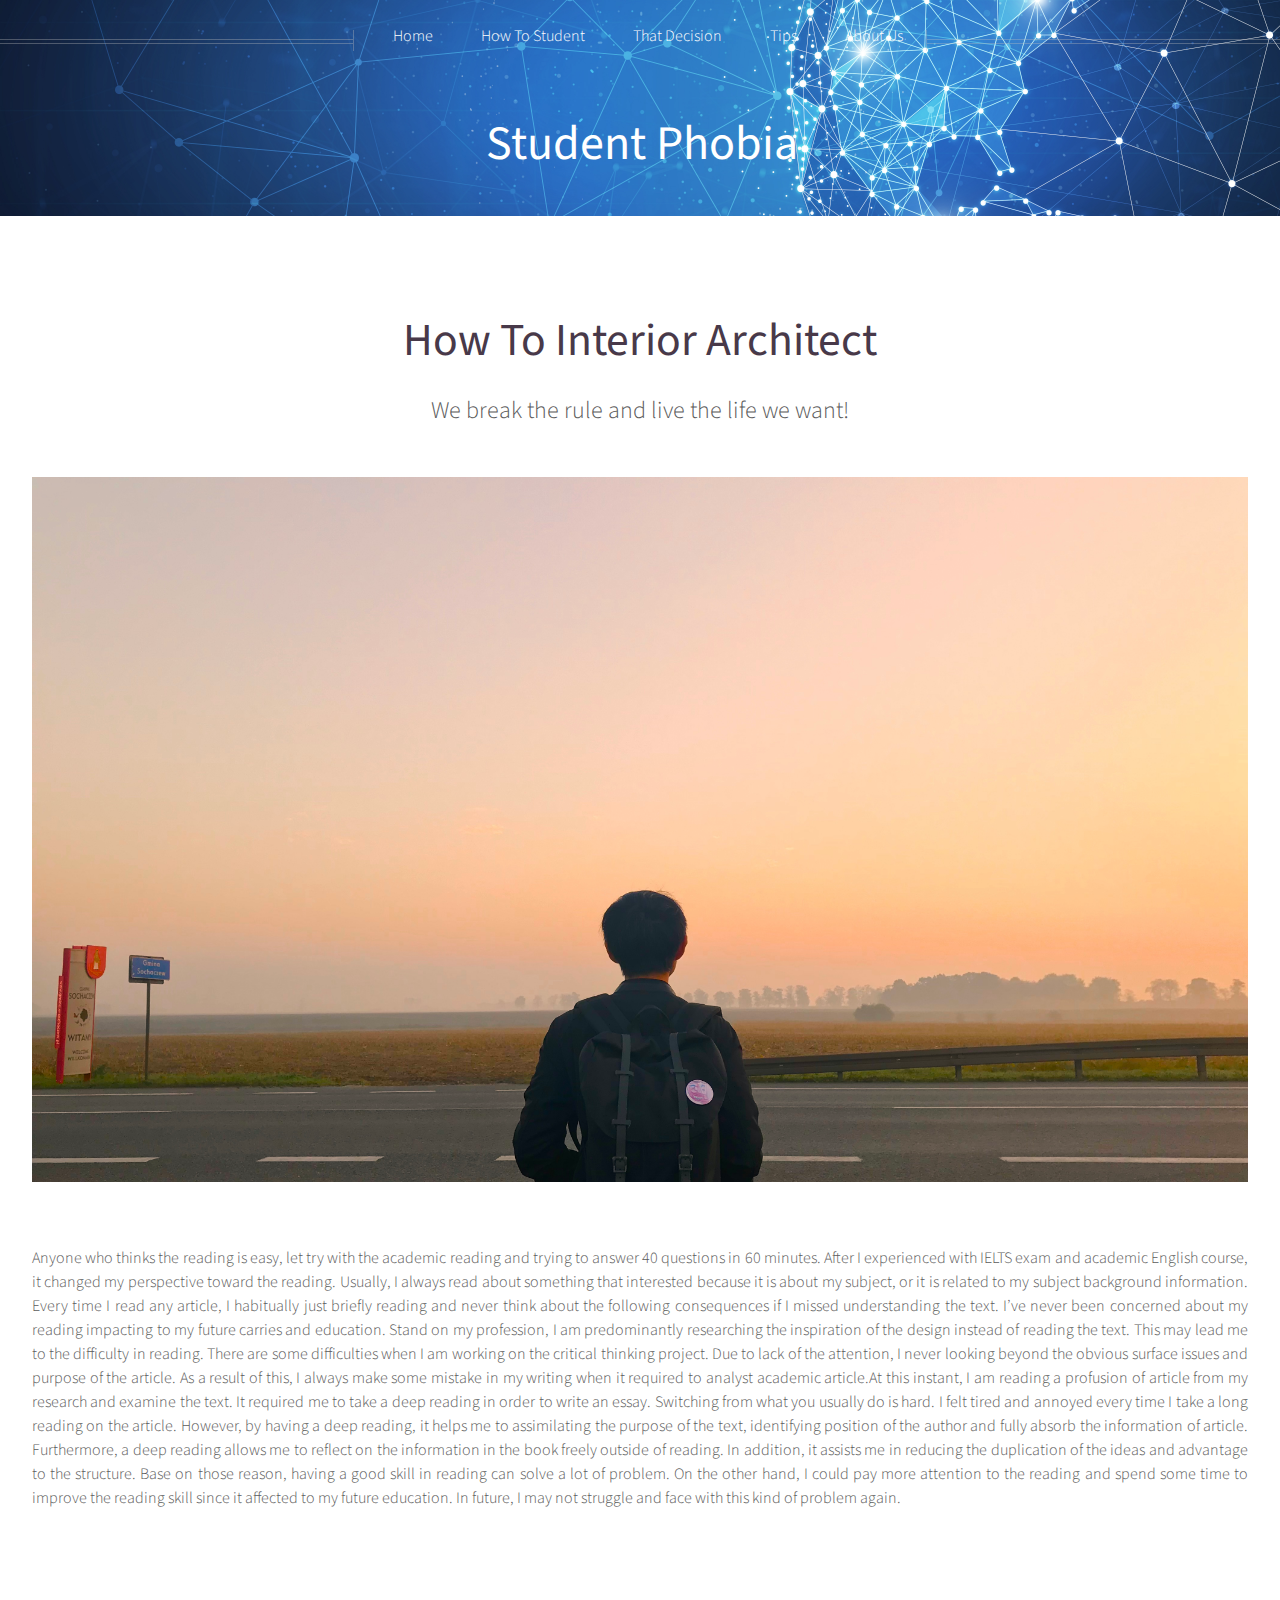
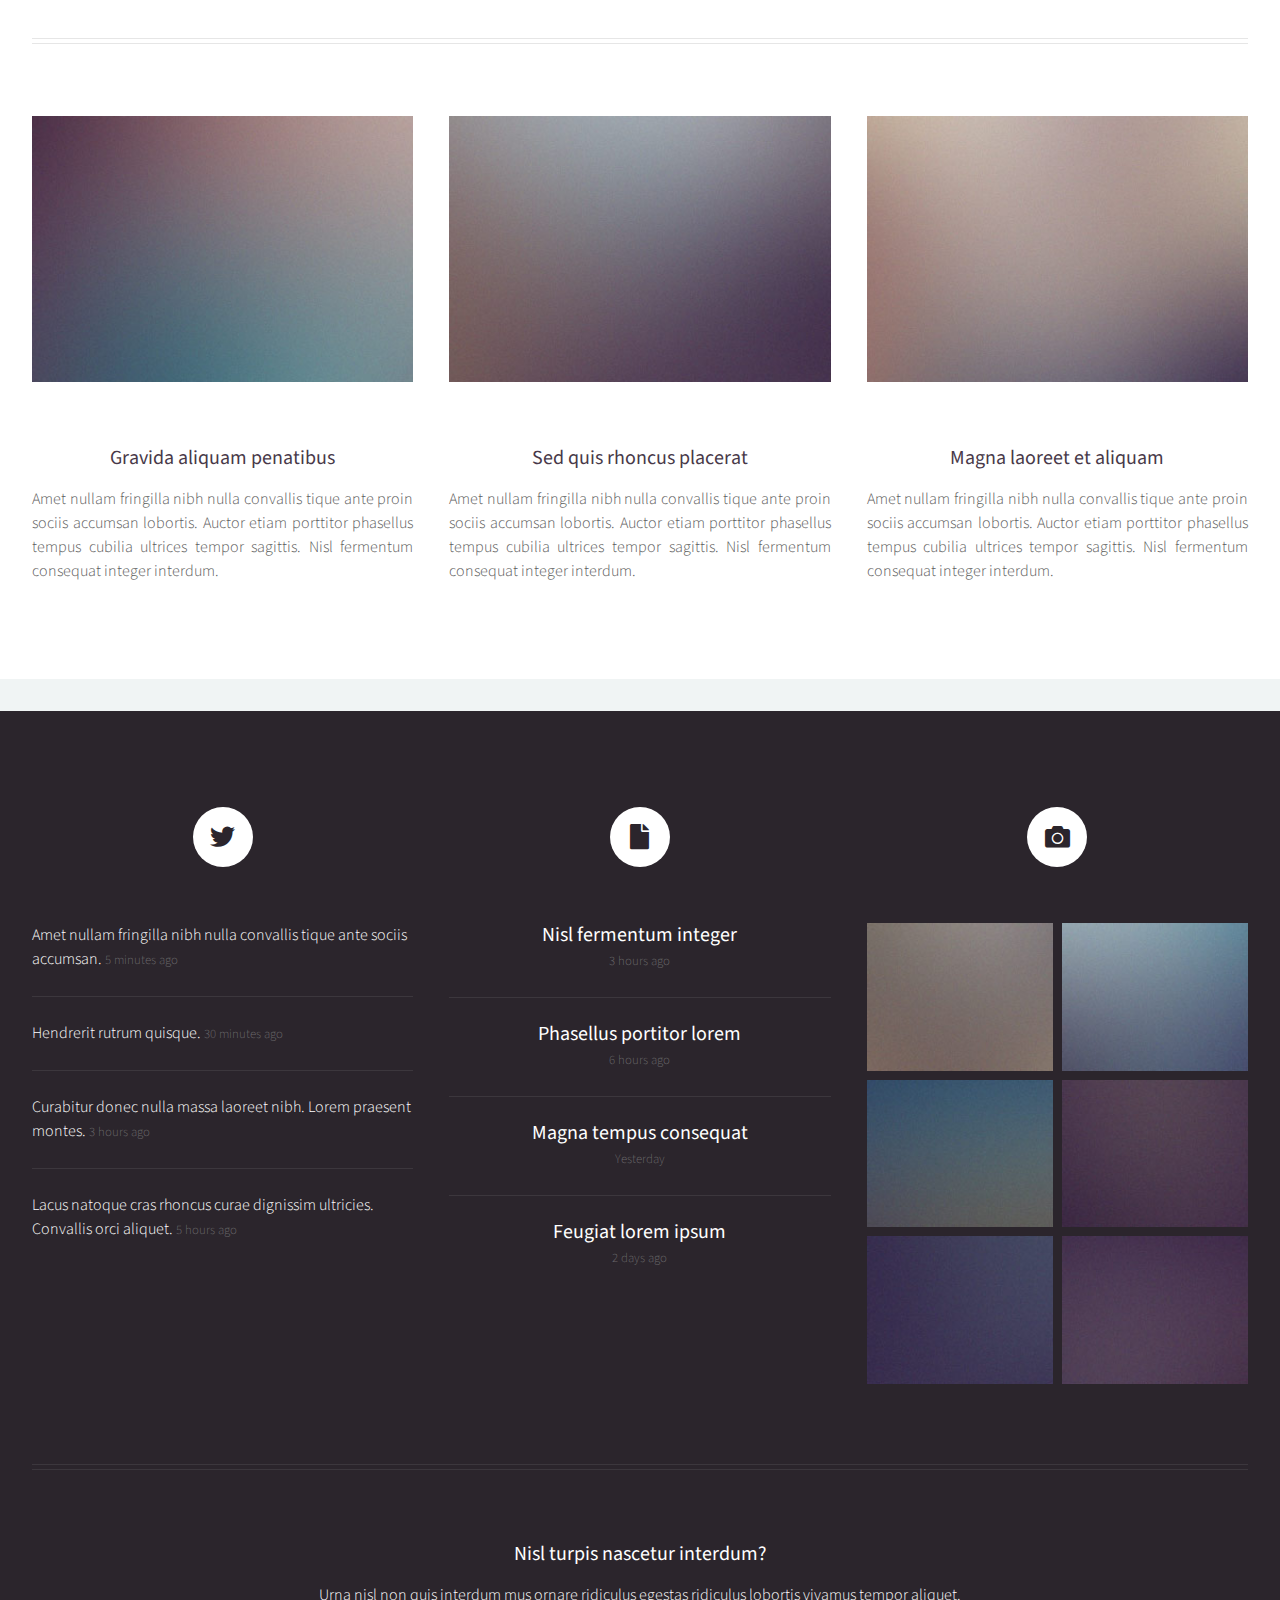
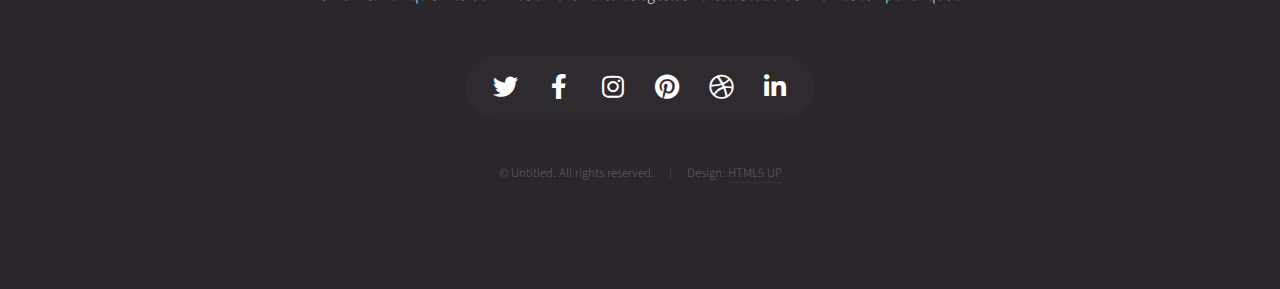
==== Article1.html @ 82d7e861 "Update Article1.html" ====
<!DOCTYPE HTML>
<!--
	Helios by HTML5 UP
	html5up.net | @ajlkn
	Free for personal and commercial use under the CCA 3.0 license (html5up.net/license)
-->
<html>
	<head>
		<title>Interior Architect - Student Phobia</title>
		<meta charset="utf-8" />
		<meta name="viewport" content="width=device-width, initial-scale=1, user-scalable=no" />
		<link rel="stylesheet" href="assets/css/main.css" />
		<noscript><link rel="stylesheet" href="assets/css/noscript.css" /></noscript>
	</head>
	<body class="no-sidebar is-preload">
		<div id="page-wrapper">

			<!-- Header -->
				<div id="header">

					<!-- Inner -->
						<div class="inner">
							<header>
								<h1><a href="index.html" id="logo">Student Phobia</a></h1>
							</header>
						</div>

					<!-- Nav -->
						<nav id="nav">
							<ul>
								<li><a href="index.html">Home</a></li>
								<li>
									<a href="#">How To Student</a>
									<ul>
										<li><a href="#">Science In IT</a></li>
										<li><a href="#">Nursing</a></li>
										<li><a href="#">Hospitality</a></li>
										<li>
											<a href="#">Design &hellip;</a>
											<ul>
												<li><a href="#">Architect</a></li>
												<li><a href="#">Lanscape Architect</a></li>
												<li><a href="#">Interior Design</a></li>
												<li><a href="#">Fashion Design</a></li>
											</ul>
										</li>
										<li><a href="#">Nursing</a></li>
									</ul>
								</li>
								<li><a href="left-sidebar.html">That Decision</a></li>
								<li><a href="right-sidebar.html">Tips</a></li>
								<li><a href="no-sidebar.html">About Us</a></li>
							</ul>
						</nav>

				</div>

			<!-- Main -->
				<div class="wrapper style1">

					<div class="container">
						<article id="main" class="special">
							<header>
								<h2><a href="#">How To Interior Architect</a></h2>
								<p>
									We break the rule and live the life we want!
								</p>
							</header>
							<a href="#" class="image featured"><img src="images/pic06.jpg" alt="" /></a>
							<p>
								Anyone who thinks the reading is easy, let try with the academic reading and 
                trying to answer 40 questions in 60 minutes. After I experienced with IELTS 
                exam and academic English course, it changed my perspective toward the reading. 
                Usually, I always read about something that interested because it is about my 
                subject, or it is related to my subject background information. Every time I 
                read any article, I habitually just briefly reading and never think about the 
                following consequences if I missed understanding the text. I’ve never been 
                concerned about my reading impacting to my future carries and education. 
                Stand on my profession, I am predominantly researching the inspiration of 
                the design instead of reading the text. This may lead me to the difficulty
                in reading. There are some difficulties when I am working on the critical 
                thinking project. Due to lack of the attention, I never looking beyond the 
                obvious surface issues and purpose of the article. As a result of this, I 
                always make some mistake in my writing when it required to analyst academic
                article.At this instant, I am reading a profusion of article from my research 
                and examine the text. It required me to take a deep reading in order to write
                an essay.  Switching from what you usually do is hard. I felt tired and annoyed 
                every time I take a long reading on the article. However, by having a deep reading,
                it helps me to assimilating the purpose of the text, identifying position of the 
                author and fully absorb the information of article. Furthermore, a deep reading 
                allows me to reflect on the information in the book freely outside of reading. 
                In addition, it assists me in reducing the duplication of the ideas and advantage
                to the structure. Base on those reason, having a good skill in reading can solve 
                a lot of problem. On the other hand, I could pay more attention to the reading and 
                spend some time to improve the reading skill since it affected to my future education.
                In future, I may not struggle and face with this kind of problem again.

							</p>
							<section>
								<header>
									
							
						</article>
						<hr />
						<div class="row">
							<article class="col-4 col-12-mobile special">
								<a href="#" class="image featured"><img src="images/pic07.jpg" alt="" /></a>
								<header>
									<h3><a href="#">Gravida aliquam penatibus</a></h3>
								</header>
								<p>
									Amet nullam fringilla nibh nulla convallis tique ante proin sociis accumsan lobortis. Auctor etiam
									porttitor phasellus tempus cubilia ultrices tempor sagittis. Nisl fermentum consequat integer interdum.
								</p>
							</article>
							<article class="col-4 col-12-mobile special">
								<a href="#" class="image featured"><img src="images/pic08.jpg" alt="" /></a>
								<header>
									<h3><a href="#">Sed quis rhoncus placerat</a></h3>
								</header>
								<p>
									Amet nullam fringilla nibh nulla convallis tique ante proin sociis accumsan lobortis. Auctor etiam
									porttitor phasellus tempus cubilia ultrices tempor sagittis. Nisl fermentum consequat integer interdum.
								</p>
							</article>
							<article class="col-4 col-12-mobile special">
								<a href="#" class="image featured"><img src="images/pic09.jpg" alt="" /></a>
								<header>
									<h3><a href="#">Magna laoreet et aliquam</a></h3>
								</header>
								<p>
									Amet nullam fringilla nibh nulla convallis tique ante proin sociis accumsan lobortis. Auctor etiam
									porttitor phasellus tempus cubilia ultrices tempor sagittis. Nisl fermentum consequat integer interdum.
								</p>
							</article>
						</div>
					</div>

				</div>

			<!-- Footer -->
				<div id="footer">
					<div class="container">
						<div class="row">

							<!-- Tweets -->
								<section class="col-4 col-12-mobile">
									<header>
										<h2 class="icon brands fa-twitter circled"><span class="label">Tweets</span></h2>
									</header>
									<ul class="divided">
										<li>
											<article class="tweet">
												Amet nullam fringilla nibh nulla convallis tique ante sociis accumsan.
												<span class="timestamp">5 minutes ago</span>
											</article>
										</li>
										<li>
											<article class="tweet">
												Hendrerit rutrum quisque.
												<span class="timestamp">30 minutes ago</span>
											</article>
										</li>
										<li>
											<article class="tweet">
												Curabitur donec nulla massa laoreet nibh. Lorem praesent montes.
												<span class="timestamp">3 hours ago</span>
											</article>
										</li>
										<li>
											<article class="tweet">
												Lacus natoque cras rhoncus curae dignissim ultricies. Convallis orci aliquet.
												<span class="timestamp">5 hours ago</span>
											</article>
										</li>
									</ul>
								</section>

							<!-- Posts -->
								<section class="col-4 col-12-mobile">
									<header>
										<h2 class="icon solid fa-file circled"><span class="label">Posts</span></h2>
									</header>
									<ul class="divided">
										<li>
											<article class="post stub">
												<header>
													<h3><a href="#">Nisl fermentum integer</a></h3>
												</header>
												<span class="timestamp">3 hours ago</span>
											</article>
										</li>
										<li>
											<article class="post stub">
												<header>
													<h3><a href="#">Phasellus portitor lorem</a></h3>
												</header>
												<span class="timestamp">6 hours ago</span>
											</article>
										</li>
										<li>
											<article class="post stub">
												<header>
													<h3><a href="#">Magna tempus consequat</a></h3>
												</header>
												<span class="timestamp">Yesterday</span>
											</article>
										</li>
										<li>
											<article class="post stub">
												<header>
													<h3><a href="#">Feugiat lorem ipsum</a></h3>
												</header>
												<span class="timestamp">2 days ago</span>
											</article>
										</li>
									</ul>
								</section>

							<!-- Photos -->
								<section class="col-4 col-12-mobile">
									<header>
										<h2 class="icon solid fa-camera circled"><span class="label">Photos</span></h2>
									</header>
									<div class="row gtr-25">
										<div class="col-6">
											<a href="#" class="image fit"><img src="images/pic10.jpg" alt="" /></a>
										</div>
										<div class="col-6">
											<a href="#" class="image fit"><img src="images/pic11.jpg" alt="" /></a>
										</div>
										<div class="col-6">
											<a href="#" class="image fit"><img src="images/pic12.jpg" alt="" /></a>
										</div>
										<div class="col-6">
											<a href="#" class="image fit"><img src="images/pic13.jpg" alt="" /></a>
										</div>
										<div class="col-6">
											<a href="#" class="image fit"><img src="images/pic14.jpg" alt="" /></a>
										</div>
										<div class="col-6">
											<a href="#" class="image fit"><img src="images/pic15.jpg" alt="" /></a>
										</div>
									</div>
								</section>

						</div>
						<hr />
						<div class="row">
							<div class="col-12">

								<!-- Contact -->
									<section class="contact">
										<header>
											<h3>Nisl turpis nascetur interdum?</h3>
										</header>
										<p>Urna nisl non quis interdum mus ornare ridiculus egestas ridiculus lobortis vivamus tempor aliquet.</p>
										<ul class="icons">
											<li><a href="#" class="icon brands fa-twitter"><span class="label">Twitter</span></a></li>
											<li><a href="#" class="icon brands fa-facebook-f"><span class="label">Facebook</span></a></li>
											<li><a href="#" class="icon brands fa-instagram"><span class="label">Instagram</span></a></li>
											<li><a href="#" class="icon brands fa-pinterest"><span class="label">Pinterest</span></a></li>
											<li><a href="#" class="icon brands fa-dribbble"><span class="label">Dribbble</span></a></li>
											<li><a href="#" class="icon brands fa-linkedin-in"><span class="label">Linkedin</span></a></li>
										</ul>
									</section>

								<!-- Copyright -->
									<div class="copyright">
										<ul class="menu">
											<li>&copy; Untitled. All rights reserved.</li><li>Design: <a href="http://html5up.net">HTML5 UP</a></li>
										</ul>
									</div>

							</div>

						</div>
					</div>
				</div>

		</div>

		<!-- Scripts -->
			<script src="assets/js/jquery.min.js"></script>
			<script src="assets/js/jquery.dropotron.min.js"></script>
			<script src="assets/js/jquery.scrolly.min.js"></script>
			<script src="assets/js/jquery.scrollex.min.js"></script>
			<script src="assets/js/browser.min.js"></script>
			<script src="assets/js/breakpoints.min.js"></script>
			<script src="assets/js/util.js"></script>
			<script src="assets/js/main.js"></script>

	</body>
</html>
---- assets/css/main.css ----
@import url("https://fonts.googleapis.com/css?family=Source+Sans+Pro:300,300italic,400,400italic,600");
@import url("fontawesome-all.min.css");

/*
	Helios by HTML5 UP
	html5up.net | @ajlkn
	Free for personal and commercial use under the CCA 3.0 license (html5up.net/license)
*/

html, body, div, span, applet, object,
iframe, h1, h2, h3, h4, h5, h6, p, blockquote,
pre, a, abbr, acronym, address, big, cite,
code, del, dfn, em, img, ins, kbd, q, s, samp,
small, strike, strong, sub, sup, tt, var, b,
u, i, center, dl, dt, dd, ol, ul, li, fieldset,
form, label, legend, table, caption, tbody,
tfoot, thead, tr, th, td, article, aside,
canvas, details, embed, figure, figcaption,
footer, header, hgroup, menu, nav, output, ruby,
section, summary, time, mark, audio, video {
	margin: 0;
	padding: 0;
	border: 0;
	font-size: 100%;
	font: inherit;
	vertical-align: baseline;}

article, aside, details, figcaption, figure,
footer, header, hgroup, menu, nav, section {
	display: block;}

body {
	line-height: 1;
}

ol, ul {
	list-style: none;
}

blockquote, q {
	quotes: none;
}

	blockquote:before, blockquote:after, q:before, q:after {
		content: '';
		content: none;
	}

table {
	border-collapse: collapse;
	border-spacing: 0;
}

body {
	-webkit-text-size-adjust: none;
}

mark {
	background-color: transparent;
	color: inherit;
}

input::-moz-focus-inner {
	border: 0;
	padding: 0;
}

input, select, textarea {
	-moz-appearance: none;
	-webkit-appearance: none;
	-ms-appearance: none;
	appearance: none;
}

/* Basic */

	html {
		box-sizing: border-box;
	}

	*, *:before, *:after {
		box-sizing: inherit;
	}

	body {
		background: #f0f4f4;
		color: #5b5b5b;
		font-size: 15pt;
		line-height: 1.85em;
		font-family: 'Source Sans Pro', sans-serif;
		font-weight: 300;
	}

		body.is-preload *, body.is-preload *:before, body.is-preload *:after {
			-moz-animation: none !important;
			-webkit-animation: none !important;
			-ms-animation: none !important;
			animation: none !important;
			-moz-transition: none !important;
			-webkit-transition: none !important;
			-ms-transition: none !important;
			transition: none !important;
		}

	input, textarea, select {
		font-size: 15pt;
		line-height: 1.85em;
		font-family: 'Source Sans Pro', sans-serif;
		font-weight: 300;
	}

	h1, h2, h3, h4, h5, h6 {
		font-weight: 400;
		color: #483949;
		line-height: 1.25em;
	}

	h1 a, h2 a, h3 a, h4 a, h5 a, h6 a {
		color: inherit;
		text-decoration: none;
		border-bottom-color: transparent;
	}

	h1 strong, h2 strong, h3 strong, h4 strong, h5 strong, h6 strong {
		font-weight: 600;
	}

	h2 {
		font-size: 2.85em;
	}

	h3 {
		font-size: 1.25em;
	}

	h4 {
		font-size: 1em;
		margin: 0 0 0.25em 0;
	}

	strong, b {
		font-weight: 400;
		color: #483949;
	}

	em, i {
		font-style: italic;
	}

	a {
		color: inherit;
		border-bottom: solid 1px rgba(128, 128, 128, 0.15);
		text-decoration: none;
		-moz-transition: background-color 0.35s ease-in-out, color 0.35s ease-in-out, border-bottom-color 0.35s ease-in-out;
		-webkit-transition: background-color 0.35s ease-in-out, color 0.35s ease-in-out, border-bottom-color 0.35s ease-in-out;
		-ms-transition: background-color 0.35s ease-in-out, color 0.35s ease-in-out, border-bottom-color 0.35s ease-in-out;
		transition: background-color 0.35s ease-in-out, color 0.35s ease-in-out, border-bottom-color 0.35s ease-in-out;
	}

		a:hover {
			color: #1C0920;
			border-bottom-color: transparent;
		}

	sub {
		position: relative;
		top: 0.5em;
		font-size: 0.8em;
	}

	sup {
		position: relative;
		top: -0.5em;
		font-size: 0.8em;
	}

	blockquote {
		border-left: solid 0.5em #ddd;
		padding: 1em 0 1em 2em;
		font-style: italic;
	}

	p, ul, ol, dl, table {
		margin-bottom: 1em;
	}

	p {
		text-align: justify;
	}

	br.clear {
		clear: both;
	}

	hr {
		position: relative;
		display: block;
		border: 0;
		top: 4.5em;
		margin-bottom: 9em;
		height: 6px;
		border-top: solid 1px rgba(128, 128, 128, 0.2);
		border-bottom: solid 1px rgba(128, 128, 128, 0.2);
	}

		hr:before, hr:after {
			content: '';
			position: absolute;
			top: -8px;
			display: block;
			width: 1px;
			height: 21px;
			background: rgba(128, 128, 128, 0.2);
		}

		hr:before {
			left: -1px;
		}

		hr:after {
			right: -1px;
		}

	.timestamp {
		color: rgba(128, 128, 128, 0.75);
		font-size: 0.8em;
	}

/* Container */

	.container {
		margin: 0 auto;
		max-width: 100%;
		width: 1400px;
	}

		@media screen and (max-width: 1680px) {

			.container {
				width: 1200px;
			}

		}

		@media screen and (max-width: 1280px) {

			.container {
				width: 100%;
			}

		}

		@media screen and (max-width: 960px) {

			.container {
				width: 100%;
			}

		}

		@media screen and (max-width: 840px) {

			.container {
				width: 100%;
			}

		}

		@media screen and (max-width: 736px) {

			.container {
				width: 100%;
			}

		}

/* Row */

	.row {
		display: flex;
		flex-wrap: wrap;
		box-sizing: border-box;
		align-items: stretch;
	}

		.row > * {
			box-sizing: border-box;
		}

		.row.gtr-uniform > * > :last-child {
			margin-bottom: 0;
		}

		.row.aln-left {
			justify-content: flex-start;
		}

		.row.aln-center {
			justify-content: center;
		}

		.row.aln-right {
			justify-content: flex-end;
		}

		.row.aln-top {
			align-items: flex-start;
		}

		.row.aln-middle {
			align-items: center;
		}

		.row.aln-bottom {
			align-items: flex-end;
		}

		.row > .imp {
			order: -1;
		}

		.row > .col-1 {
			width: 8.33333%;
		}

		.row > .off-1 {
			margin-left: 8.33333%;
		}

		.row > .col-2 {
			width: 16.66667%;
		}

		.row > .off-2 {
			margin-left: 16.66667%;
		}

		.row > .col-3 {
			width: 25%;
		}

		.row > .off-3 {
			margin-left: 25%;
		}

		.row > .col-4 {
			width: 33.33333%;
		}

		.row > .off-4 {
			margin-left: 33.33333%;
		}

		.row > .col-5 {
			width: 41.66667%;
		}

		.row > .off-5 {
			margin-left: 41.66667%;
		}

		.row > .col-6 {
			width: 50%;
		}

		.row > .off-6 {
			margin-left: 50%;
		}

		.row > .col-7 {
			width: 58.33333%;
		}

		.row > .off-7 {
			margin-left: 58.33333%;
		}

		.row > .col-8 {
			width: 66.66667%;
		}

		.row > .off-8 {
			margin-left: 66.66667%;
		}

		.row > .col-9 {
			width: 75%;
		}

		.row > .off-9 {
			margin-left: 75%;
		}

		.row > .col-10 {
			width: 83.33333%;
		}

		.row > .off-10 {
			margin-left: 83.33333%;
		}

		.row > .col-11 {
			width: 91.66667%;
		}

		.row > .off-11 {
			margin-left: 91.66667%;
		}

		.row > .col-12 {
			width: 100%;
		}

		.row > .off-12 {
			margin-left: 100%;
		}

		.row.gtr-0 {
			margin-top: 0px;
			margin-left: 0px;
		}

			.row.gtr-0 > * {
				padding: 0px 0 0 0px;
			}

			.row.gtr-0.gtr-uniform {
				margin-top: 0px;
			}

				.row.gtr-0.gtr-uniform > * {
					padding-top: 0px;
				}

		.row.gtr-25 {
			margin-top: -10px;
			margin-left: -10px;
		}

			.row.gtr-25 > * {
				padding: 10px 0 0 10px;
			}

			.row.gtr-25.gtr-uniform {
				margin-top: -10px;
			}

				.row.gtr-25.gtr-uniform > * {
					padding-top: 10px;
				}

		.row.gtr-50 {
			margin-top: -20px;
			margin-left: -20px;
		}

			.row.gtr-50 > * {
				padding: 20px 0 0 20px;
			}

			.row.gtr-50.gtr-uniform {
				margin-top: -20px;
			}

				.row.gtr-50.gtr-uniform > * {
					padding-top: 20px;
				}

		.row {
			margin-top: -40px;
			margin-left: -40px;
		}

			.row > * {
				padding: 40px 0 0 40px;
			}

			.row.gtr-uniform {
				margin-top: -40px;
			}

				.row.gtr-uniform > * {
					padding-top: 40px;
				}

		.row.gtr-150 {
			margin-top: -60px;
			margin-left: -60px;
		}

			.row.gtr-150 > * {
				padding: 60px 0 0 60px;
			}

			.row.gtr-150.gtr-uniform {
				margin-top: -60px;
			}

				.row.gtr-150.gtr-uniform > * {
					padding-top: 60px;
				}

		.row.gtr-200 {
			margin-top: -80px;
			margin-left: -80px;
		}

			.row.gtr-200 > * {
				padding: 80px 0 0 80px;
			}

			.row.gtr-200.gtr-uniform {
				margin-top: -80px;
			}

				.row.gtr-200.gtr-uniform > * {
					padding-top: 80px;
				}

		@media screen and (max-width: 1680px) {

			.row {
				display: flex;
				flex-wrap: wrap;
				box-sizing: border-box;
				align-items: stretch;
			}

				.row > * {
					box-sizing: border-box;
				}

				.row.gtr-uniform > * > :last-child {
					margin-bottom: 0;
				}

				.row.aln-left {
					justify-content: flex-start;
				}

				.row.aln-center {
					justify-content: center;
				}

				.row.aln-right {
					justify-content: flex-end;
				}

				.row.aln-top {
					align-items: flex-start;
				}

				.row.aln-middle {
					align-items: center;
				}

				.row.aln-bottom {
					align-items: flex-end;
				}

				.row > .imp-wide {
					order: -1;
				}

				.row > .col-1-wide {
					width: 8.33333%;
				}

				.row > .off-1-wide {
					margin-left: 8.33333%;
				}

				.row > .col-2-wide {
					width: 16.66667%;
				}

				.row > .off-2-wide {
					margin-left: 16.66667%;
				}

				.row > .col-3-wide {
					width: 25%;
				}

				.row > .off-3-wide {
					margin-left: 25%;
				}

				.row > .col-4-wide {
					width: 33.33333%;
				}

				.row > .off-4-wide {
					margin-left: 33.33333%;
				}

				.row > .col-5-wide {
					width: 41.66667%;
				}

				.row > .off-5-wide {
					margin-left: 41.66667%;
				}

				.row > .col-6-wide {
					width: 50%;
				}

				.row > .off-6-wide {
					margin-left: 50%;
				}

				.row > .col-7-wide {
					width: 58.33333%;
				}

				.row > .off-7-wide {
					margin-left: 58.33333%;
				}

				.row > .col-8-wide {
					width: 66.66667%;
				}

				.row > .off-8-wide {
					margin-left: 66.66667%;
				}

				.row > .col-9-wide {
					width: 75%;
				}

				.row > .off-9-wide {
					margin-left: 75%;
				}

				.row > .col-10-wide {
					width: 83.33333%;
				}

				.row > .off-10-wide {
					margin-left: 83.33333%;
				}

				.row > .col-11-wide {
					width: 91.66667%;
				}

				.row > .off-11-wide {
					margin-left: 91.66667%;
				}

				.row > .col-12-wide {
					width: 100%;
				}

				.row > .off-12-wide {
					margin-left: 100%;
				}

				.row.gtr-0 {
					margin-top: 0px;
					margin-left: 0px;
				}

					.row.gtr-0 > * {
						padding: 0px 0 0 0px;
					}

					.row.gtr-0.gtr-uniform {
						margin-top: 0px;
					}

						.row.gtr-0.gtr-uniform > * {
							padding-top: 0px;
						}

				.row.gtr-25 {
					margin-top: -10px;
					margin-left: -10px;
				}

					.row.gtr-25 > * {
						padding: 10px 0 0 10px;
					}

					.row.gtr-25.gtr-uniform {
						margin-top: -10px;
					}

						.row.gtr-25.gtr-uniform > * {
							padding-top: 10px;
						}

				.row.gtr-50 {
					margin-top: -20px;
					margin-left: -20px;
				}

					.row.gtr-50 > * {
						padding: 20px 0 0 20px;
					}

					.row.gtr-50.gtr-uniform {
						margin-top: -20px;
					}

						.row.gtr-50.gtr-uniform > * {
							padding-top: 20px;
						}

				.row {
					margin-top: -40px;
					margin-left: -40px;
				}

					.row > * {
						padding: 40px 0 0 40px;
					}

					.row.gtr-uniform {
						margin-top: -40px;
					}

						.row.gtr-uniform > * {
							padding-top: 40px;
						}

				.row.gtr-150 {
					margin-top: -60px;
					margin-left: -60px;
				}

					.row.gtr-150 > * {
						padding: 60px 0 0 60px;
					}

					.row.gtr-150.gtr-uniform {
						margin-top: -60px;
					}

						.row.gtr-150.gtr-uniform > * {
							padding-top: 60px;
						}

				.row.gtr-200 {
					margin-top: -80px;
					margin-left: -80px;
				}

					.row.gtr-200 > * {
						padding: 80px 0 0 80px;
					}

					.row.gtr-200.gtr-uniform {
						margin-top: -80px;
					}

						.row.gtr-200.gtr-uniform > * {
							padding-top: 80px;
						}

		}

		@media screen and (max-width: 1280px) {

			.row {
				display: flex;
				flex-wrap: wrap;
				box-sizing: border-box;
				align-items: stretch;
			}

				.row > * {
					box-sizing: border-box;
				}

				.row.gtr-uniform > * > :last-child {
					margin-bottom: 0;
				}

				.row.aln-left {
					justify-content: flex-start;
				}

				.row.aln-center {
					justify-content: center;
				}

				.row.aln-right {
					justify-content: flex-end;
				}

				.row.aln-top {
					align-items: flex-start;
				}

				.row.aln-middle {
					align-items: center;
				}

				.row.aln-bottom {
					align-items: flex-end;
				}

				.row > .imp-normal {
					order: -1;
				}

				.row > .col-1-normal {
					width: 8.33333%;
				}

				.row > .off-1-normal {
					margin-left: 8.33333%;
				}

				.row > .col-2-normal {
					width: 16.66667%;
				}

				.row > .off-2-normal {
					margin-left: 16.66667%;
				}

				.row > .col-3-normal {
					width: 25%;
				}

				.row > .off-3-normal {
					margin-left: 25%;
				}

				.row > .col-4-normal {
					width: 33.33333%;
				}

				.row > .off-4-normal {
					margin-left: 33.33333%;
				}

				.row > .col-5-normal {
					width: 41.66667%;
				}

				.row > .off-5-normal {
					margin-left: 41.66667%;
				}

				.row > .col-6-normal {
					width: 50%;
				}

				.row > .off-6-normal {
					margin-left: 50%;
				}

				.row > .col-7-normal {
					width: 58.33333%;
				}

				.row > .off-7-normal {
					margin-left: 58.33333%;
				}

				.row > .col-8-normal {
					width: 66.66667%;
				}

				.row > .off-8-normal {
					margin-left: 66.66667%;
				}

				.row > .col-9-normal {
					width: 75%;
				}

				.row > .off-9-normal {
					margin-left: 75%;
				}

				.row > .col-10-normal {
					width: 83.33333%;
				}

				.row > .off-10-normal {
					margin-left: 83.33333%;
				}

				.row > .col-11-normal {
					width: 91.66667%;
				}

				.row > .off-11-normal {
					margin-left: 91.66667%;
				}

				.row > .col-12-normal {
					width: 100%;
				}

				.row > .off-12-normal {
					margin-left: 100%;
				}

				.row.gtr-0 {
					margin-top: 0px;
					margin-left: 0px;
				}

					.row.gtr-0 > * {
						padding: 0px 0 0 0px;
					}

					.row.gtr-0.gtr-uniform {
						margin-top: 0px;
					}

						.row.gtr-0.gtr-uniform > * {
							padding-top: 0px;
						}

				.row.gtr-25 {
					margin-top: -9px;
					margin-left: -9px;
				}

					.row.gtr-25 > * {
						padding: 9px 0 0 9px;
					}

					.row.gtr-25.gtr-uniform {
						margin-top: -9px;
					}

						.row.gtr-25.gtr-uniform > * {
							padding-top: 9px;
						}

				.row.gtr-50 {
					margin-top: -18px;
					margin-left: -18px;
				}

					.row.gtr-50 > * {
						padding: 18px 0 0 18px;
					}

					.row.gtr-50.gtr-uniform {
						margin-top: -18px;
					}

						.row.gtr-50.gtr-uniform > * {
							padding-top: 18px;
						}

				.row {
					margin-top: -36px;
					margin-left: -36px;
				}

					.row > * {
						padding: 36px 0 0 36px;
					}

					.row.gtr-uniform {
						margin-top: -36px;
					}

						.row.gtr-uniform > * {
							padding-top: 36px;
						}

				.row.gtr-150 {
					margin-top: -54px;
					margin-left: -54px;
				}

					.row.gtr-150 > * {
						padding: 54px 0 0 54px;
					}

					.row.gtr-150.gtr-uniform {
						margin-top: -54px;
					}

						.row.gtr-150.gtr-uniform > * {
							padding-top: 54px;
						}

				.row.gtr-200 {
					margin-top: -72px;
					margin-left: -72px;
				}

					.row.gtr-200 > * {
						padding: 72px 0 0 72px;
					}

					.row.gtr-200.gtr-uniform {
						margin-top: -72px;
					}

						.row.gtr-200.gtr-uniform > * {
							padding-top: 72px;
						}

		}

		@media screen and (max-width: 960px) {

			.row {
				display: flex;
				flex-wrap: wrap;
				box-sizing: border-box;
				align-items: stretch;
			}

				.row > * {
					box-sizing: border-box;
				}

				.row.gtr-uniform > * > :last-child {
					margin-bottom: 0;
				}

				.row.aln-left {
					justify-content: flex-start;
				}

				.row.aln-center {
					justify-content: center;
				}

				.row.aln-right {
					justify-content: flex-end;
				}

				.row.aln-top {
					align-items: flex-start;
				}

				.row.aln-middle {
					align-items: center;
				}

				.row.aln-bottom {
					align-items: flex-end;
				}

				.row > .imp-narrow {
					order: -1;
				}

				.row > .col-1-narrow {
					width: 8.33333%;
				}

				.row > .off-1-narrow {
					margin-left: 8.33333%;
				}

				.row > .col-2-narrow {
					width: 16.66667%;
				}

				.row > .off-2-narrow {
					margin-left: 16.66667%;
				}

				.row > .col-3-narrow {
					width: 25%;
				}

				.row > .off-3-narrow {
					margin-left: 25%;
				}

				.row > .col-4-narrow {
					width: 33.33333%;
				}

				.row > .off-4-narrow {
					margin-left: 33.33333%;
				}

				.row > .col-5-narrow {
					width: 41.66667%;
				}

				.row > .off-5-narrow {
					margin-left: 41.66667%;
				}

				.row > .col-6-narrow {
					width: 50%;
				}

				.row > .off-6-narrow {
					margin-left: 50%;
				}

				.row > .col-7-narrow {
					width: 58.33333%;
				}

				.row > .off-7-narrow {
					margin-left: 58.33333%;
				}

				.row > .col-8-narrow {
					width: 66.66667%;
				}

				.row > .off-8-narrow {
					margin-left: 66.66667%;
				}

				.row > .col-9-narrow {
					width: 75%;
				}

				.row > .off-9-narrow {
					margin-left: 75%;
				}

				.row > .col-10-narrow {
					width: 83.33333%;
				}

				.row > .off-10-narrow {
					margin-left: 83.33333%;
				}

				.row > .col-11-narrow {
					width: 91.66667%;
				}

				.row > .off-11-narrow {
					margin-left: 91.66667%;
				}

				.row > .col-12-narrow {
					width: 100%;
				}

				.row > .off-12-narrow {
					margin-left: 100%;
				}

				.row.gtr-0 {
					margin-top: 0px;
					margin-left: 0px;
				}

					.row.gtr-0 > * {
						padding: 0px 0 0 0px;
					}

					.row.gtr-0.gtr-uniform {
						margin-top: 0px;
					}

						.row.gtr-0.gtr-uniform > * {
							padding-top: 0px;
						}

				.row.gtr-25 {
					margin-top: -8px;
					margin-left: -8px;
				}

					.row.gtr-25 > * {
						padding: 8px 0 0 8px;
					}

					.row.gtr-25.gtr-uniform {
						margin-top: -8px;
					}

						.row.gtr-25.gtr-uniform > * {
							padding-top: 8px;
						}

				.row.gtr-50 {
					margin-top: -16px;
					margin-left: -16px;
				}

					.row.gtr-50 > * {
						padding: 16px 0 0 16px;
					}

					.row.gtr-50.gtr-uniform {
						margin-top: -16px;
					}

						.row.gtr-50.gtr-uniform > * {
							padding-top: 16px;
						}

				.row {
					margin-top: -32px;
					margin-left: -32px;
				}

					.row > * {
						padding: 32px 0 0 32px;
					}

					.row.gtr-uniform {
						margin-top: -32px;
					}

						.row.gtr-uniform > * {
							padding-top: 32px;
						}

				.row.gtr-150 {
					margin-top: -48px;
					margin-left: -48px;
				}

					.row.gtr-150 > * {
						padding: 48px 0 0 48px;
					}

					.row.gtr-150.gtr-uniform {
						margin-top: -48px;
					}

						.row.gtr-150.gtr-uniform > * {
							padding-top: 48px;
						}

				.row.gtr-200 {
					margin-top: -64px;
					margin-left: -64px;
				}

					.row.gtr-200 > * {
						padding: 64px 0 0 64px;
					}

					.row.gtr-200.gtr-uniform {
						margin-top: -64px;
					}

						.row.gtr-200.gtr-uniform > * {
							padding-top: 64px;
						}

		}

		@media screen and (max-width: 840px) {

			.row {
				display: flex;
				flex-wrap: wrap;
				box-sizing: border-box;
				align-items: stretch;
			}

				.row > * {
					box-sizing: border-box;
				}

				.row.gtr-uniform > * > :last-child {
					margin-bottom: 0;
				}

				.row.aln-left {
					justify-content: flex-start;
				}

				.row.aln-center {
					justify-content: center;
				}

				.row.aln-right {
					justify-content: flex-end;
				}

				.row.aln-top {
					align-items: flex-start;
				}

				.row.aln-middle {
					align-items: center;
				}

				.row.aln-bottom {
					align-items: flex-end;
				}

				.row > .imp-narrower {
					order: -1;
				}

				.row > .col-1-narrower {
					width: 8.33333%;
				}

				.row > .off-1-narrower {
					margin-left: 8.33333%;
				}

				.row > .col-2-narrower {
					width: 16.66667%;
				}

				.row > .off-2-narrower {
					margin-left: 16.66667%;
				}

				.row > .col-3-narrower {
					width: 25%;
				}

				.row > .off-3-narrower {
					margin-left: 25%;
				}

				.row > .col-4-narrower {
					width: 33.33333%;
				}

				.row > .off-4-narrower {
					margin-left: 33.33333%;
				}

				.row > .col-5-narrower {
					width: 41.66667%;
				}

				.row > .off-5-narrower {
					margin-left: 41.66667%;
				}

				.row > .col-6-narrower {
					width: 50%;
				}

				.row > .off-6-narrower {
					margin-left: 50%;
				}

				.row > .col-7-narrower {
					width: 58.33333%;
				}

				.row > .off-7-narrower {
					margin-left: 58.33333%;
				}

				.row > .col-8-narrower {
					width: 66.66667%;
				}

				.row > .off-8-narrower {
					margin-left: 66.66667%;
				}

				.row > .col-9-narrower {
					width: 75%;
				}

				.row > .off-9-narrower {
					margin-left: 75%;
				}

				.row > .col-10-narrower {
					width: 83.33333%;
				}

				.row > .off-10-narrower {
					margin-left: 83.33333%;
				}

				.row > .col-11-narrower {
					width: 91.66667%;
				}

				.row > .off-11-narrower {
					margin-left: 91.66667%;
				}

				.row > .col-12-narrower {
					width: 100%;
				}

				.row > .off-12-narrower {
					margin-left: 100%;
				}

				.row.gtr-0 {
					margin-top: 0px;
					margin-left: 0px;
				}

					.row.gtr-0 > * {
						padding: 0px 0 0 0px;
					}

					.row.gtr-0.gtr-uniform {
						margin-top: 0px;
					}

						.row.gtr-0.gtr-uniform > * {
							padding-top: 0px;
						}

				.row.gtr-25 {
					margin-top: -8px;
					margin-left: -8px;
				}

					.row.gtr-25 > * {
						padding: 8px 0 0 8px;
					}

					.row.gtr-25.gtr-uniform {
						margin-top: -8px;
					}

						.row.gtr-25.gtr-uniform > * {
							padding-top: 8px;
						}

				.row.gtr-50 {
					margin-top: -16px;
					margin-left: -16px;
				}

					.row.gtr-50 > * {
						padding: 16px 0 0 16px;
					}

					.row.gtr-50.gtr-uniform {
						margin-top: -16px;
					}

						.row.gtr-50.gtr-uniform > * {
							padding-top: 16px;
						}

				.row {
					margin-top: -32px;
					margin-left: -32px;
				}

					.row > * {
						padding: 32px 0 0 32px;
					}

					.row.gtr-uniform {
						margin-top: -32px;
					}

						.row.gtr-uniform > * {
							padding-top: 32px;
						}

				.row.gtr-150 {
					margin-top: -48px;
					margin-left: -48px;
				}

					.row.gtr-150 > * {
						padding: 48px 0 0 48px;
					}

					.row.gtr-150.gtr-uniform {
						margin-top: -48px;
					}

						.row.gtr-150.gtr-uniform > * {
							padding-top: 48px;
						}

				.row.gtr-200 {
					margin-top: -64px;
					margin-left: -64px;
				}

					.row.gtr-200 > * {
						padding: 64px 0 0 64px;
					}

					.row.gtr-200.gtr-uniform {
						margin-top: -64px;
					}

						.row.gtr-200.gtr-uniform > * {
							padding-top: 64px;
						}

		}

		@media screen and (max-width: 736px) {

			.row {
				display: flex;
				flex-wrap: wrap;
				box-sizing: border-box;
				align-items: stretch;
			}

				.row > * {
					box-sizing: border-box;
				}

				.row.gtr-uniform > * > :last-child {
					margin-bottom: 0;
				}

				.row.aln-left {
					justify-content: flex-start;
				}

				.row.aln-center {
					justify-content: center;
				}

				.row.aln-right {
					justify-content: flex-end;
				}

				.row.aln-top {
					align-items: flex-start;
				}

				.row.aln-middle {
					align-items: center;
				}

				.row.aln-bottom {
					align-items: flex-end;
				}

				.row > .imp-mobile {
					order: -1;
				}

				.row > .col-1-mobile {
					width: 8.33333%;
				}

				.row > .off-1-mobile {
					margin-left: 8.33333%;
				}

				.row > .col-2-mobile {
					width: 16.66667%;
				}

				.row > .off-2-mobile {
					margin-left: 16.66667%;
				}

				.row > .col-3-mobile {
					width: 25%;
				}

				.row > .off-3-mobile {
					margin-left: 25%;
				}

				.row > .col-4-mobile {
					width: 33.33333%;
				}

				.row > .off-4-mobile {
					margin-left: 33.33333%;
				}

				.row > .col-5-mobile {
					width: 41.66667%;
				}

				.row > .off-5-mobile {
					margin-left: 41.66667%;
				}

				.row > .col-6-mobile {
					width: 50%;
				}

				.row > .off-6-mobile {
					margin-left: 50%;
				}

				.row > .col-7-mobile {
					width: 58.33333%;
				}

				.row > .off-7-mobile {
					margin-left: 58.33333%;
				}

				.row > .col-8-mobile {
					width: 66.66667%;
				}

				.row > .off-8-mobile {
					margin-left: 66.66667%;
				}

				.row > .col-9-mobile {
					width: 75%;
				}

				.row > .off-9-mobile {
					margin-left: 75%;
				}

				.row > .col-10-mobile {
					width: 83.33333%;
				}

				.row > .off-10-mobile {
					margin-left: 83.33333%;
				}

				.row > .col-11-mobile {
					width: 91.66667%;
				}

				.row > .off-11-mobile {
					margin-left: 91.66667%;
				}

				.row > .col-12-mobile {
					width: 100%;
				}

				.row > .off-12-mobile {
					margin-left: 100%;
				}

				.row.gtr-0 {
					margin-top: 0px;
					margin-left: 0px;
				}

					.row.gtr-0 > * {
						padding: 0px 0 0 0px;
					}

					.row.gtr-0.gtr-uniform {
						margin-top: 0px;
					}

						.row.gtr-0.gtr-uniform > * {
							padding-top: 0px;
						}

				.row.gtr-25 {
					margin-top: -5px;
					margin-left: -5px;
				}

					.row.gtr-25 > * {
						padding: 5px 0 0 5px;
					}

					.row.gtr-25.gtr-uniform {
						margin-top: -5px;
					}

						.row.gtr-25.gtr-uniform > * {
							padding-top: 5px;
						}

				.row.gtr-50 {
					margin-top: -10px;
					margin-left: -10px;
				}

					.row.gtr-50 > * {
						padding: 10px 0 0 10px;
					}

					.row.gtr-50.gtr-uniform {
						margin-top: -10px;
					}

						.row.gtr-50.gtr-uniform > * {
							padding-top: 10px;
						}

				.row {
					margin-top: -20px;
					margin-left: -20px;
				}

					.row > * {
						padding: 20px 0 0 20px;
					}

					.row.gtr-uniform {
						margin-top: -20px;
					}

						.row.gtr-uniform > * {
							padding-top: 20px;
						}

				.row.gtr-150 {
					margin-top: -30px;
					margin-left: -30px;
				}

					.row.gtr-150 > * {
						padding: 30px 0 0 30px;
					}

					.row.gtr-150.gtr-uniform {
						margin-top: -30px;
					}

						.row.gtr-150.gtr-uniform > * {
							padding-top: 30px;
						}

				.row.gtr-200 {
					margin-top: -40px;
					margin-left: -40px;
				}

					.row.gtr-200 > * {
						padding: 40px 0 0 40px;
					}

					.row.gtr-200.gtr-uniform {
						margin-top: -40px;
					}

						.row.gtr-200.gtr-uniform > * {
							padding-top: 40px;
						}

		}

/* Sections/Article */

	section, article {
		margin-bottom: 3em;
	}

		section > :last-child, section:last-child, article > :last-child, article:last-child {
			margin-bottom: 0;
		}

		section.special > header, section.special > footer, article.special > header, article.special > footer {
			text-align: center;
		}

	.row > section, .row > article {
		margin-bottom: 0;
	}

	header {
		margin: 0 0 1em 0;
	}

		header > p {
			display: block;
			font-size: 1.5em;
			margin: 1em 0 2em 0;
			line-height: 1.5em;
			text-align: inherit;
		}

	footer {
		margin: 2.5em 0 0 0;
	}

/* Image */

	.image {
		position: relative;
		display: inline-block;
		border: 0;
		outline: 0;
	}

		.image img {
			display: block;
			width: 100%;
		}

		.image.fit {
			display: block;
			width: 100%;
		}

		.image.featured {
			display: block;
			width: 100%;
			margin: 0 0 4em 0;
		}

		.image.left {
			float: left;
			margin: 0 2em 2em 0;
		}

		.image.centered {
			display: block;
			margin: 0 0 2em 0;
		}

			.image.centered img {
				margin: 0 auto;
				width: auto;
			}

/* List */

	ul {
		list-style: disc;
		padding-left: 1em;
	}

		ul li {
			padding-left: 0.5em;
		}

	ol {
		list-style: decimal;
		padding-left: 1.25em;
	}

		ol li {
			padding-left: 0.25em;
		}

/* Actions */

	ul.actions {
		margin: 3em 0 0 0;
		list-style: none;
		padding-left: 0;
	}

		form ul.actions {
			margin-top: 0;
		}

		ul.actions li {
			display: inline-block;
			margin: 0 0.75em 0 0.75em;
			padding-left: 0;
		}

			ul.actions li:first-child {
				margin-left: 0;
			}

			ul.actions li:last-child {
				margin-right: 0;
			}

/* Divided */

	ul.divided {
		list-style: none;
		padding-left: 0;
	}

		ul.divided li {
			border-top: solid 1px rgba(128, 128, 128, 0.2);
			padding-top: 1.5em;
			margin-top: 1.5em;
			padding-left: 0;
		}

			ul.divided li:first-child {
				border-top: 0;
				padding-top: 0;
				margin-top: 0;
			}

/* Menu */

	ul.menu {
		height: 1em;
		line-height: 1em;
		list-style: none;
		padding-left: 0;
	}

		ul.menu li {
			display: inline-block;
			border-left: solid 1px rgba(128, 128, 128, 0.2);
			padding-left: 1.25em;
			margin-left: 1.25em;
		}

			ul.menu li:first-child {
				border-left: 0;
				padding-left: 0;
				margin-left: 0;
			}

/* Icons */

	ul.icons {
		position: relative;
		background: rgba(128, 128, 128, 0.05);
		border-radius: 4em;
		display: inline-block;
		padding: 0.35em 0.75em 0.35em 0.75em;
		font-size: 1.25em;
		cursor: default;
		list-style: none;
	}

		ul.icons li {
			display: inline-block;
			padding-left: 0;
		}

			ul.icons li a {
				display: inline-block;
				background: none;
				width: 2.5em;
				height: 2.5em;
				line-height: 2.5em;
				text-align: center;
				border-radius: 100%;
				border: 0;
				color: inherit;
			}

				ul.icons li a:hover {
					color: #121211;
				}

/* Form */

	form label {
		display: block;
		font-weight: 400;
		color: #483949;
		margin: 0 0 1em 0;
	}

	form input[type="text"],
	form input[type="email"],
	form input[type="password"],
	form select,
	form textarea {
		-webkit-appearance: none;
		display: block;
		border: 0;
		background: #fafafa;
		width: 100%;
		border-radius: 0.5em;
		border: solid 1px #E5E5E5;
		padding: 1em;
		-moz-transition: background-color 0.35s ease-in-out, border-color 0.35s ease-in-out;
		-webkit-transition: background-color 0.35s ease-in-out, border-color 0.35s ease-in-out;
		-ms-transition: background-color 0.35s ease-in-out, border-color 0.35s ease-in-out;
		transition: background-color 0.35s ease-in-out, border-color 0.35s ease-in-out;
	}

		form input[type="text"]:focus,
		form input[type="email"]:focus,
		form input[type="password"]:focus,
		form select:focus,
		form textarea:focus {
			background: #fff;
			border-color: #121211;
		}

	form input[type="text"],
	form input[type="email"],
	form input[type="password"],
	form select {
		line-height: 1em;
	}

	form textarea {
		min-height: 9em;
	}

	form ::-webkit-input-placeholder {
		color: #555 !important;
	}

	form :-moz-placeholder {
		color: #555 !important;
	}

	form ::-moz-placeholder {
		color: #555 !important;
	}

	form :-ms-input-placeholder {
		color: #555 !important;
	}

	form ::-moz-focus-inner {
		border: 0;
	}

/* Table */

	table {
		width: 100%;
	}

		table.default {
			width: 100%;
		}

			table.default tbody tr {
				border-top: solid 1px #e5e5e5;
			}

				table.default tbody tr:first-child {
					border-top: 0;
				}

				table.default tbody tr:nth-child(2n+1) {
					background: #fafafa;
				}

			table.default td {
				padding: 0.5em 1em 0.5em 1em;
			}

			table.default th {
				text-align: left;
				font-weight: 400;
				padding: 0.5em 1em 0.5em 1em;
			}

			table.default thead {
				border-bottom: solid 2px #e5e5e5;
			}

			table.default tfoot {
				border-top: solid 2px #e5e5e5;
			}

/* Button */

	input[type="button"],
	input[type="submit"],
	input[type="reset"],
	button,
	.button {
		position: relative;
		display: inline-block;
		background: #121211;
		color: #fff;
		text-align: center;
		border-radius: 0.5em;
		text-decoration: none;
		padding: 0.65em 3em 0.65em 3em;
		border: 0;
		cursor: pointer;
		outline: 0;
		font-weight: 300;
		-moz-transition: background-color 0.35s ease-in-out, color 0.35s ease-in-out, border-bottom-color 0.35s ease-in-out;
		-webkit-transition: background-color 0.35s ease-in-out, color 0.35s ease-in-out, border-bottom-color 0.35s ease-in-out;
		-ms-transition: background-color 0.35s ease-in-out, color 0.35s ease-in-out, border-bottom-color 0.35s ease-in-out;
		transition: background-color 0.35s ease-in-out, color 0.35s ease-in-out, border-bottom-color 0.35s ease-in-out;
	}

		input[type="button"]:hover,
		input[type="submit"]:hover,
		input[type="reset"]:hover,
		button:hover,
		.button:hover {
			color: #fff;
			background: #121211;
		}

		input[type="button"].alt,
		input[type="submit"].alt,
		input[type="reset"].alt,
		button.alt,
		.button.alt {
			background: #2B252C;
		}

			input[type="button"].alt:hover,
			input[type="submit"].alt:hover,
			input[type="reset"].alt:hover,
			button.alt:hover,
			.button.alt:hover {
				background: #3B353C;
			}

/* Post */

	.post.stub {
		text-align: center;
	}

		.post.stub header {
			margin: 0;
		}

/* Icons */

	.icon {
		text-decoration: none;
		text-decoration: none;
	}

		.icon:before {
			-moz-osx-font-smoothing: grayscale;
			-webkit-font-smoothing: antialiased;
			display: inline-block;
			font-style: normal;
			font-variant: normal;
			text-rendering: auto;
			line-height: 1;
			text-transform: none !important;
			font-family: 'Font Awesome 5 Free';
			font-weight: 400;
		}

		.icon:before {
			line-height: inherit;
			font-size: 1.25em;
		}

		.icon > .label {
			display: none;
		}

		.icon.solid:before {
			font-weight: 900;
		}

		.icon.brands:before {
			font-family: 'Font Awesome 5 Brands';
		}

		.icon.circled {
			position: relative;
			display: inline-block;
			background: #2b252c;
			color: #fff;
			border-radius: 100%;
			width: 3em;
			height: 3em;
			line-height: 3em;
			text-align: center;
			font-size: 1.25em;
		}

			header .icon.circled {
				margin: 0 0 2em 0;
			}

/* Wrapper */

	.wrapper {
		background: #fff;
		margin: 0 0 2em 0;
		padding: 6em 0 6em 0;
	}

		.wrapper.style2 {
			padding-top: 0;
		}

/* Header */

	#header {
		position: relative;
		background-image: url("../../images/header.jpg");
		background-size: cover;
		background-position: center center;
		background-attachment: fixed;
		color: #fff;
		text-align: center;
		padding: 7.5em 0 2em 0;
		cursor: default;
	}

		#header:before {
			content: '';
			display: inline-block;
			vertical-align: middle;
			height: 100%;
		}

		#header .inner {
			position: relative;
			z-index: 1;
			margin: 0;
			display: inline-block;
			vertical-align: middle;
		}

		#header header {
			display: inline-block;
		}

			#header header > p {
				font-size: 1.25em;
				margin: 0;
			}

		#header h1 {
			color: #fff;
			font-size: 3em;
			line-height: 1em;
		}

			#header h1 a {
				color: inherit;
			}

		#header .button {
			display: inline-block;
			border-radius: 100%;
			width: 4.5em;
			height: 4.5em;
			line-height: 4.5em;
			text-align: center;
			font-size: 1.25em;
			padding: 0;
		}

		#header hr {
			top: 1.5em;
			margin-bottom: 3em;
			border-bottom-color: rgba(192, 192, 192, 0.35);
			box-shadow: inset 0 1px 0 0 rgba(192, 192, 192, 0.35);
		}

			#header hr:before, #header hr:after {
				background: rgba(192, 192, 192, 0.35);
			}

		#header footer {
			margin: 1em 0 0 0;
		}

	body.homepage #header {
		height: 100vh;
		min-height: 40em;
	}

		body.homepage #header h1 {
			font-size: 4em;
		}

		body.homepage #header:after {
			content: '';
			background: #1C0920;
			display: block;
			position: absolute;
			left: 0;
			top: 0;
			width: 100%;
			height: 100%;
			opacity: 0;
			-moz-transition: opacity 2.5s ease-in-out;
			-webkit-transition: opacity 2.5s ease-in-out;
			-ms-transition: opacity 2.5s ease-in-out;
			transition: opacity 2.5s ease-in-out;
			-moz-transition-delay: 0.5s;
			-webkit-transition-delay: 0.5s;
			-ms-transition-delay: 0.5s;
			transition-delay: 0.5s;
		}

	body.homepage.is-preload #header:after {
		opacity: 1;
	}

/* Nav */

	#nav {
		position: absolute;
		top: 0;
		left: 0;
		width: 100%;
		text-align: center;
		padding: 1.5em 0 1.5em 0;
		z-index: 1;
		overflow: hidden;
	}

		#nav > ul {
			line-height: 0px;
			position: relative;
			display: inline-block;
			margin: 0;
			height: 21px;
			border-left: solid 1px rgba(192, 192, 192, 0.35);
			border-right: solid 1px rgba(192, 192, 192, 0.35);
		}

			#nav > ul:before, #nav > ul:after {
				content: '';
				display: block;
				width: 300%;
				position: absolute;
				top: 50%;
				margin-top: -2px;
				height: 5px;
				border-top: solid 1px rgba(192, 192, 192, 0.35);
				border-bottom: solid 1px rgba(192, 192, 192, 0.35);
			}

			#nav > ul:before {
				left: 100%;
				margin-left: 1px;
			}

			#nav > ul:after {
				right: 100%;
				margin-right: 1px;
			}

			#nav > ul > li {
				display: inline-block;
				margin: -9px 0.5em 0 0.5em;
				border-radius: 0.5em;
				padding: 0.85em;
				border: solid 1px transparent;
				-moz-transition: color 0.35s ease-in-out, border-color 0.35s ease-in-out;
				-webkit-transition: color 0.35s ease-in-out, border-color 0.35s ease-in-out;
				-ms-transition: color 0.35s ease-in-out, border-color 0.35s ease-in-out;
				transition: color 0.35s ease-in-out, border-color 0.35s ease-in-out;
			}

				#nav > ul > li.active {
					border-color: rgba(192, 192, 192, 0.35);
				}

				#nav > ul > li > a, #nav > ul > li > span {
					display: block;
					color: inherit;
					text-decoration: none;
					border: 0;
					outline: 0;
				}

				#nav > ul > li > ul {
					display: none;
				}

	.dropotron {
		background: rgba(255, 255, 255, 0.975);
		padding: 1em 1.25em 1em 1.25em;
		line-height: 1em;
		height: auto;
		text-align: left;
		border-radius: 0.5em;
		box-shadow: 0 0.15em 0.25em 0 rgba(0, 0, 0, 0.25);
		min-width: 12em;
		margin-top: -1em;
		list-style: none;
	}

		.dropotron li {
			border-top: solid 1px rgba(128, 128, 128, 0.2);
			color: #5b5b5b;
			padding-left: 0;
		}

			.dropotron li:first-child {
				border-top: 0;
			}

			.dropotron li:hover {
				color: #121211;
			}

			.dropotron li a, .dropotron li span {
				display: block;
				border: 0;
				padding: 0.5em 0 0.5em 0;
				-moz-transition: color 0.35s ease-in-out;
				-webkit-transition: color 0.35s ease-in-out;
				-ms-transition: color 0.35s ease-in-out;
				transition: color 0.35s ease-in-out;
			}

		.dropotron.level-0 {
			margin-top: 2em;
			font-size: 0.9em;
		}

			.dropotron.level-0:before {
				content: '';
				position: absolute;
				left: 50%;
				top: -0.7em;
				margin-left: -0.75em;
				border-bottom: solid 0.75em rgba(255, 255, 255, 0.975);
				border-left: solid 0.75em rgba(64, 64, 64, 0);
				border-right: solid 0.75em rgba(64, 64, 64, 0);
			}

/* Banner */

	#banner {
		background: #fff;
		text-align: center;
		padding: 4.5em 0 4.5em 0;
		margin-bottom: 0;
	}

		#banner header > p {
			margin-bottom: 0;
		}

/* Content */

	#content > hr {
		top: 3em;
		margin-bottom: 6em;
	}

	#content > section {
		margin-bottom: 0;
	}

/* Sidebar */

	#sidebar > hr {
		top: 3em;
		margin-bottom: 6em;
	}

		#sidebar > hr.first {
			display: none;
		}

	#sidebar > section {
		margin-bottom: 0;
	}

/* Main */

	#main {
		margin-bottom: 0;
	}

		#main section:first-of-type {
			padding-top: 2em;
		}

/* Footer */

	#footer {
		position: relative;
		overflow: hidden;
		padding: 6em 0 6em 0;
		background: #2b252c;
		color: #fff;
	}

		#footer .icon.circled {
			background: #fff;
			color: #2b252c;
		}

		#footer header {
			text-align: center;
			cursor: default;
		}

		#footer h2, #footer h3, #footer h4, #footer h5, #footer h6 {
			color: #fff;
		}

		#footer .contact {
			text-align: center;
		}

			#footer .contact p {
				text-align: center;
				margin: 0 0 3em 0;
			}

		#footer .copyright {
			text-align: center;
			color: rgba(128, 128, 128, 0.75);
			font-size: 0.8em;
			cursor: default;
		}

			#footer .copyright a {
				color: rgba(128, 128, 128, 0.75);
			}

				#footer .copyright a:hover {
					color: rgba(212, 212, 212, 0.85);
				}

/* Carousel */

	.carousel {
		position: relative;
		overflow: hidden;
		padding: 2em 0 2em 0;
		margin-bottom: 0;
	}

		.carousel .forward, .carousel .backward {
			position: absolute;
			top: 50%;
			width: 6em;
			height: 12em;
			margin-top: -6em;
			cursor: pointer;
		}

			.carousel .forward:before, .carousel .backward:before {
				content: '';
				display: block;
				width: 6em;
				height: 6em;
				border-radius: 100%;
				background-color: rgba(72, 57, 73, 0.5);
				position: absolute;
				top: 50%;
				margin-top: -3em;
				-moz-transition: background-color 0.35s ease-in-out;
				-webkit-transition: background-color 0.35s ease-in-out;
				-o-transition: background-color 0.35s ease-in-out;
				-ms-transition: background-color 0.35s ease-in-out;
				transition: background-color 0.35s ease-in-out;
				-webkit-backface-visibility: hidden;
			}

			.carousel .forward:after, .carousel .backward:after {
				content: '';
				width: 3em;
				height: 3em;
				position: absolute;
				top: 50%;
				margin: -1.5em 0 0 0;
				background: url("images/arrow.svg") no-repeat center center;
			}

			.carousel .forward:hover:before, .carousel .backward:hover:before {
				background-color: rgba(239, 131, 118, 0.75);
			}

		.carousel .forward {
			right: 0;
		}

			.carousel .forward:before {
				right: -3em;
			}

			.carousel .forward:after {
				right: -0.25em;
			}

		.carousel .backward {
			left: 0;
		}

			.carousel .backward:before {
				left: -3em;
			}

			.carousel .backward:after {
				left: -0.25em;
				-moz-transform: scaleX(-1);
				-webkit-transform: scaleX(-1);
				-ms-transform: scaleX(-1);
				transform: scaleX(-1);
			}

		.carousel .reel {
			white-space: nowrap;
			position: relative;
			-webkit-overflow-scrolling: touch;
			padding: 0 2em 0 2em;
		}

		.carousel article {
			display: inline-block;
			width: 18em;
			background: #fff;
			text-align: center;
			padding: 0 1em 3em 1em;
			margin: 0 2em 0 0;
			white-space: normal;
			opacity: 1.0;
			-moz-transition: opacity 0.75s ease-in-out;
			-webkit-transition: opacity 0.75s ease-in-out;
			-ms-transition: opacity 0.75s ease-in-out;
			transition: opacity 0.75s ease-in-out;
		}

			.carousel article.loading {
				opacity: 0;
			}

			.carousel article .image {
				position: relative;
				left: -1em;
				top: 0;
				width: auto;
				margin-right: -2em;
				margin-bottom: 3em;
			}

			.carousel article p {
				text-align: center;
			}

/* Wide */

	@media screen and (max-width: 1680px) {

		/* Basic */

			body, input, textarea, select {
				font-size: 14pt;
				line-height: 1.75em;
			}

		/* Carousel */

			.carousel {
				padding: 1.5em 0 1.5em 0;
			}

				.carousel .reel {
					padding: 0 1.5em 0 1.5em;
				}

				.carousel article {
					width: 18em;
					margin: 0 1.25em 0 0;
				}

	}

/* Normal */

	@media screen and (max-width: 1280px) {

		/* Basic */

			body, input, textarea, select {
				font-size: 12pt;
				line-height: 1.5em;
			}

		/* Wrapper */

			.wrapper {
				padding-left: 2em;
				padding-right: 2em;
			}

		/* Header */

			#header {
				background-attachment: scroll;
			}

				#header .inner {
					padding-left: 2em;
					padding-right: 2em;
				}

		/* Banner */

			#banner {
				padding-left: 2em;
				padding-right: 2em;
			}

		/* Footer */

			#footer {
				padding-left: 2em;
				padding-right: 2em;
			}

	}

/* Narrow */

/* Narrower */

	@media screen and (max-width: 840px) {

		/* Basic */

			body, input, textarea, select {
				font-size: 13pt;
				line-height: 1.65em;
			}

			.tweet {
				text-align: center;
			}

			.timestamp {
				display: block;
				text-align: center;
			}

		/* Footer */

			#footer {
				padding: 4em 2em 4em 2em;
			}

		/* Carousel */

			.carousel {
				padding: 1.25em 0 1.25em 0;
			}

				.carousel article {
					width: 18em;
					margin: 0 1em 0 0;
				}

	}

/* Mobile */

	#navPanel, #titleBar {
		display: none;
	}

	@media screen and (max-width: 736px) {

		/* Basic */

			html, body {
				overflow-x: hidden;
			}

			body, input, textarea, select {
				font-size: 12.5pt;
				line-height: 1.5em;
			}

			h2 {
				font-size: 1.75em;
			}

			h3 {
				font-size: 1.25em;
			}

			hr {
				top: 3em;
				margin-bottom: 6em;
			}

		/* Section/Article */

			section, article {
				margin-bottom: 2em;
			}

				section:last-child, article:last-child {
					margin-bottom: 0;
				}

			.row > section, .row > article {
				margin-bottom: 2em;
			}

			header > p {
				font-size: 1.25em;
			}

		/* Image */

			.image.featured {
				margin: 0 0 2em 0;
			}

			.image.left {
				margin: 0 1em 1em 0;
			}

			.image.centered {
				margin: 0 0 1em 0;
			}

		/* Actions */

			form ul.actions {
				margin-top: 0;
			}

			ul.actions li {
				display: block;
				margin: 0.75em 0 0 0;
			}

				ul.actions li:first-child {
					margin-top: 0;
				}

		/* Menu */

			ul.menu {
				height: auto;
				text-align: center;
			}

				ul.menu li {
					display: block;
					border: 0;
					padding: 0.75em 0 0 0;
					margin: 0;
				}

					ul.menu li:first-child {
						padding-top: 0;
					}

		/* Icons */

			ul.icons {
				font-size: 1em;
				padding: 0.35em 0.5em 0.35em 0.5em;
			}

				ul.icons li a {
					width: 2.25em;
				}

		/* Button */

			input[type="button"],
			input[type="submit"],
			input[type="reset"],
			button,
			.button {
				display: block;
				padding: 0;
				line-height: 3em;
				width: 100%;
			}

		/* Nav */

			#page-wrapper {
				-moz-backface-visibility: hidden;
				-webkit-backface-visibility: hidden;
				-ms-backface-visibility: hidden;
				backface-visibility: hidden;
				-moz-transition: -moz-transform 0.5s ease;
				-webkit-transition: -webkit-transform 0.5s ease;
				-ms-transition: -ms-transform 0.5s ease;
				transition: transform 0.5s ease;
				padding-bottom: 1px;
			}

			#navButton {
				-moz-backface-visibility: hidden;
				-webkit-backface-visibility: hidden;
				-ms-backface-visibility: hidden;
				backface-visibility: hidden;
				-moz-transition: -moz-transform 0.5s ease;
				-webkit-transition: -webkit-transform 0.5s ease;
				-ms-transition: -ms-transform 0.5s ease;
				transition: transform 0.5s ease;
				display: block;
				height: 44px;
				left: 0;
				position: fixed;
				top: 0;
				width: 100%;
				z-index: 10001;
			}

				#navButton .toggle {
					text-decoration: none;
					position: absolute;
					left: 0;
					top: 0;
					width: 100%;
					height: 100%;
					border: 0;
					outline: 0;
				}

					#navButton .toggle:before {
						-moz-osx-font-smoothing: grayscale;
						-webkit-font-smoothing: antialiased;
						display: inline-block;
						font-style: normal;
						font-variant: normal;
						text-rendering: auto;
						line-height: 1;
						text-transform: none !important;
						font-family: 'Font Awesome 5 Free';
						font-weight: 900;
					}

					#navButton .toggle:before {
						text-decoration: none;
						font-style: normal;
						content: '\f0c9';
						color: #fff;
						color: rgba(255, 255, 255, 0.75);
						text-align: center;
						display: block;
						font-size: 14px;
						width: 80px;
						height: 30px;
						line-height: 30px;
						position: absolute;
						left: 50%;
						margin-left: -40px;
						background: rgba(132, 128, 136, 0.75);
						border-top: 0;
						border-radius: 0 0 0.35em 0.35em;
					}

			#navPanel {
				-moz-backface-visibility: hidden;
				-webkit-backface-visibility: hidden;
				-ms-backface-visibility: hidden;
				backface-visibility: hidden;
				-moz-transform: translateY(-50vh);
				-webkit-transform: translateY(-50vh);
				-ms-transform: translateY(-50vh);
				transform: translateY(-50vh);
				-moz-transition: -moz-transform 0.5s ease;
				-webkit-transition: -webkit-transform 0.5s ease;
				-ms-transition: -ms-transform 0.5s ease;
				transition: transform 0.5s ease;
				display: block;
				height: 50vh;
				left: 0;
				overflow-y: auto;
				position: fixed;
				top: 0;
				width: 100%;
				z-index: 10002;
				background: #1f1920;
				box-shadow: inset 0px -2px 5px 0px rgba(0, 0, 0, 0.25);
				font-size: 1em;
			}

				#navPanel:before {
					content: '';
					display: block;
					position: absolute;
					left: 0;
					top: 0;
					width: 100%;
					height: 100%;
					background: url("images/overlay.png");
					background-size: 128px 128px;
				}

				#navPanel .link {
					position: relative;
					z-index: 1;
					display: block;
					text-decoration: none;
					padding: 0.5em;
					color: #ddd;
					border: 0;
					border-top: dotted 1px rgba(255, 255, 255, 0.05);
				}

					#navPanel .link:first-child {
						border-top: 0;
					}

					#navPanel .link.depth-0 {
						color: #fff;
						font-weight: 600;
					}

				#navPanel .indent-1 {
					display: inline-block;
					width: 1em;
				}

				#navPanel .indent-2 {
					display: inline-block;
					width: 2em;
				}

				#navPanel .indent-3 {
					display: inline-block;
					width: 3em;
				}

				#navPanel .indent-4 {
					display: inline-block;
					width: 4em;
				}

				#navPanel .indent-5 {
					display: inline-block;
					width: 5em;
				}

				#navPanel .depth-0 {
					color: #fff;
				}

			body.navPanel-visible #page-wrapper {
				-moz-transform: translateY(50vh);
				-webkit-transform: translateY(50vh);
				-ms-transform: translateY(50vh);
				transform: translateY(50vh);
			}

			body.navPanel-visible #navButton {
				-moz-transform: translateY(50vh);
				-webkit-transform: translateY(50vh);
				-ms-transform: translateY(50vh);
				transform: translateY(50vh);
			}

			body.navPanel-visible #navPanel {
				-moz-transform: translateY(0);
				-webkit-transform: translateY(0);
				-ms-transform: translateY(0);
				transform: translateY(0);
			}

		/* Wrapper */

			.wrapper {
				padding: 3em 1em 3em 1em;
			}

		/* Header */

			#header {
				background-attachment: scroll;
				padding: 2.5em 0 0 0;
			}

				#header .inner {
					padding-top: 1.5em;
					padding-left: 1em;
					padding-right: 1em;
				}

				#header header > p {
					font-size: 1em;
				}

				#header h1 {
					font-size: 1.75em;
				}

				#header hr {
					top: 1em;
					margin-bottom: 2.5em;
				}

			body.homepage #header {
				min-height: 0;
				padding: 5.5em 0 5em 0;
				height: auto;
			}

				body.homepage #header:before {
					display: none;
				}

				body.homepage #header h1 {
					font-size: 2.5em;
				}

		/* Nav */

			#nav {
				display: none;
			}

		/* Banner */

			#banner {
				padding: 3em 2em 3em 2em;
			}

		/* Sidebar */

			#sidebar > hr:first-of-type {
				display: block;
			}

		/* Main */

			#main > header {
				text-align: center;
			}

		/* Footer */

			#footer {
				padding-left: 1em;
				padding-right: 1em;
			}

		/* Carousel */

			.carousel {
				padding: 0.5em 0 0.5em 0;
			}

				.carousel .reel {
					padding: 0 0.5em 0 0.5em;
				}

				.carousel article {
					width: 14em;
					padding-bottom: 2em;
					margin: 0 0.5em 0 0;
				}

					.carousel article .image {
						margin-bottom: 2em;
					}

	}
---- assets/css/noscript.css ----
/*
	Helios by HTML5 UP
	html5up.net | @ajlkn
	Free for personal and commercial use under the CCA 3.0 license (html5up.net/license)
*/

/* Carousel */

	.carousel {
		overflow-x: auto;
	}

/* Header */

	body.homepage.is-preload #header:after {
		opacity: 0;
	}
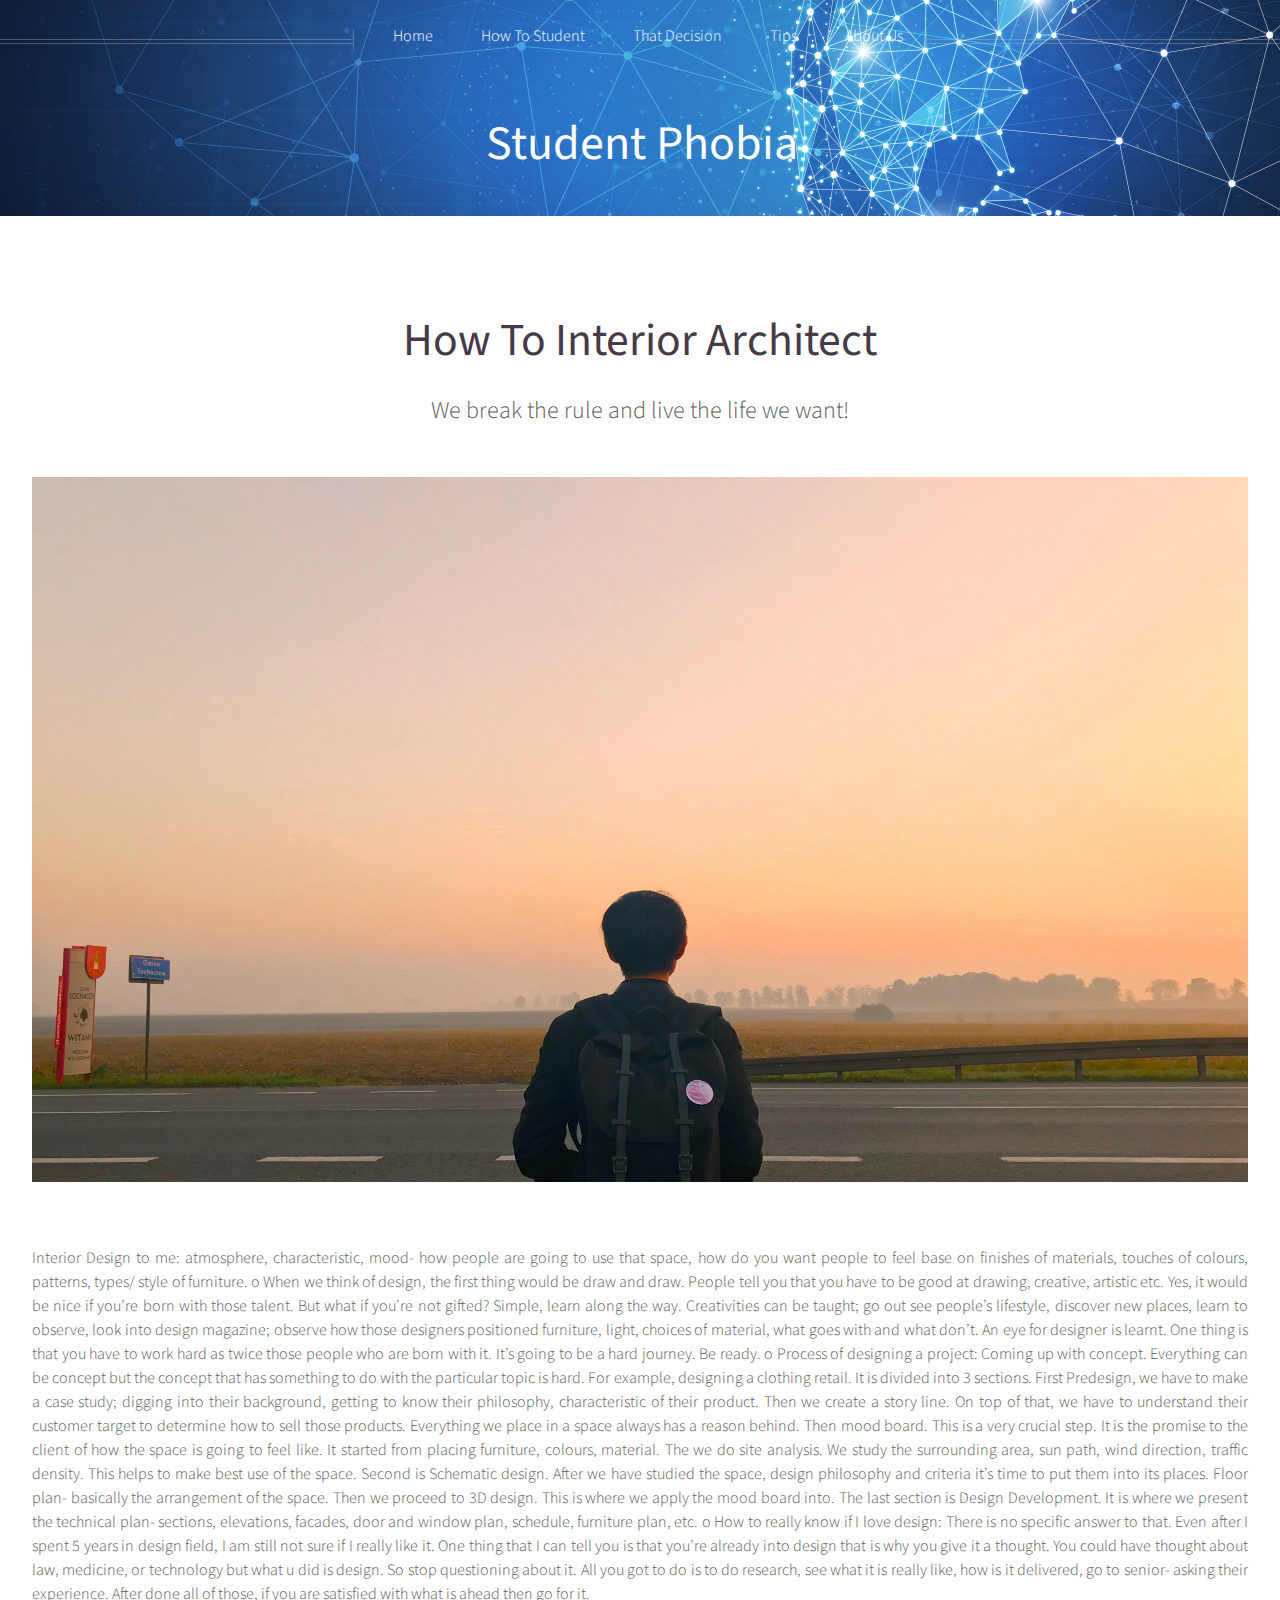
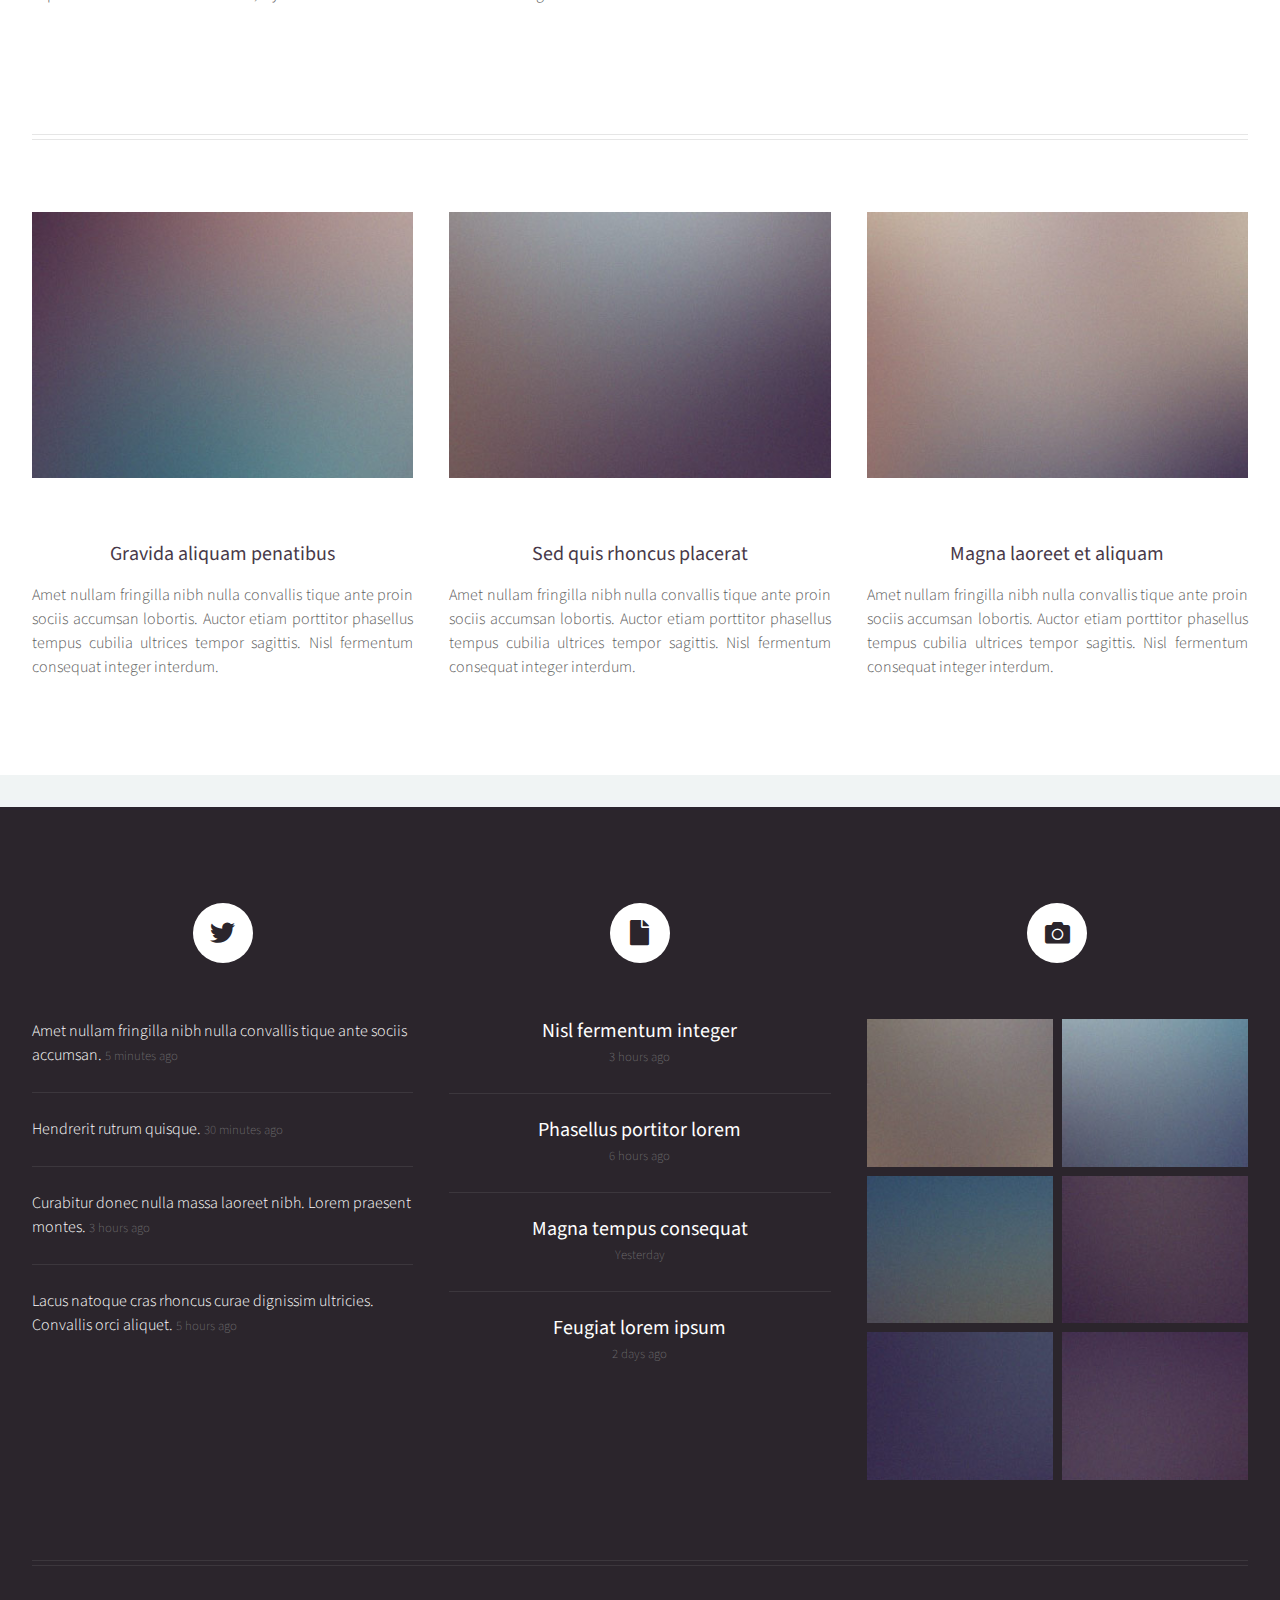
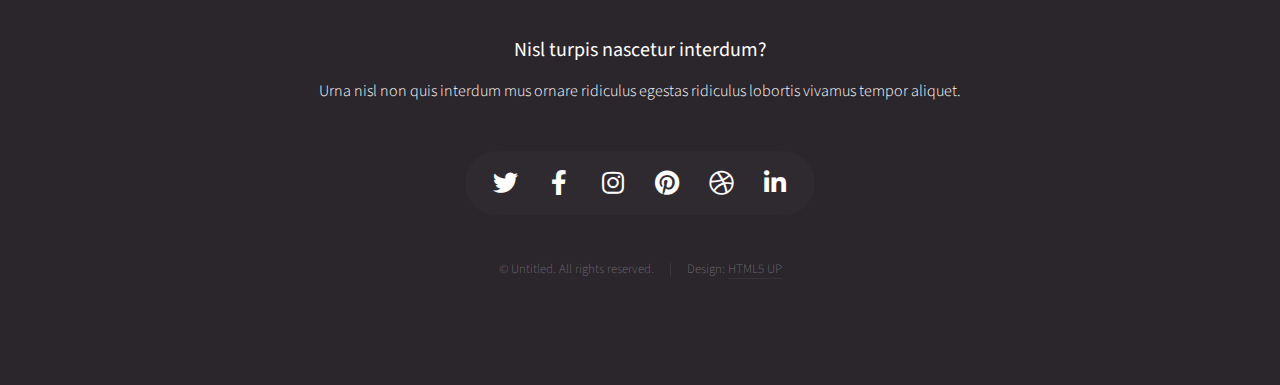
==== commit 6a86783f: "Update Article1.html" ====
--- a/Article1.html
+++ b/Article1.html
@@ -68,32 +68,10 @@
 							</header>
 							<a href="#" class="image featured"><img src="images/pic06.jpg" alt="" /></a>
 							<p>
-								Anyone who thinks the reading is easy, let try with the academic reading and 
-                trying to answer 40 questions in 60 minutes. After I experienced with IELTS 
-                exam and academic English course, it changed my perspective toward the reading. 
-                Usually, I always read about something that interested because it is about my 
-                subject, or it is related to my subject background information. Every time I 
-                read any article, I habitually just briefly reading and never think about the 
-                following consequences if I missed understanding the text. I’ve never been 
-                concerned about my reading impacting to my future carries and education. 
-                Stand on my profession, I am predominantly researching the inspiration of 
-                the design instead of reading the text. This may lead me to the difficulty
-                in reading. There are some difficulties when I am working on the critical 
-                thinking project. Due to lack of the attention, I never looking beyond the 
-                obvious surface issues and purpose of the article. As a result of this, I 
-                always make some mistake in my writing when it required to analyst academic
-                article.At this instant, I am reading a profusion of article from my research 
-                and examine the text. It required me to take a deep reading in order to write
-                an essay.  Switching from what you usually do is hard. I felt tired and annoyed 
-                every time I take a long reading on the article. However, by having a deep reading,
-                it helps me to assimilating the purpose of the text, identifying position of the 
-                author and fully absorb the information of article. Furthermore, a deep reading 
-                allows me to reflect on the information in the book freely outside of reading. 
-                In addition, it assists me in reducing the duplication of the ideas and advantage
-                to the structure. Base on those reason, having a good skill in reading can solve 
-                a lot of problem. On the other hand, I could pay more attention to the reading and 
-                spend some time to improve the reading skill since it affected to my future education.
-                In future, I may not struggle and face with this kind of problem again.
+							Interior Design to me: atmosphere, characteristic, mood- how people are going to use that space, how do you want people to feel base on finishes of materials, touches of colours, patterns, types/ style of furniture. 
+o	When we think of design, the first thing would be draw and draw. People tell you that you have to be good at drawing, creative, artistic etc. Yes, it would be nice if you’re born with those talent. But what if you’re not gifted? Simple, learn along the way. Creativities can be taught; go out see people’s lifestyle, discover new places, learn to observe, look into design magazine; observe how those designers positioned furniture, light, choices of material, what goes with and what don’t. An eye for designer is learnt. One thing is that you have to work hard as twice those people who are born with it. It’s going to be a hard journey. Be ready. 
+o	Process of designing a project: Coming up with concept. Everything can be concept but the concept that has something to do with the particular topic is hard. For example, designing a clothing retail. It is divided into 3 sections. First Predesign, we have to make a case study; digging into their background, getting to know their philosophy, characteristic of their product. Then we create a story line. On top of that, we have to understand their customer target to determine how to sell those products. Everything we place in a space always has a reason behind. Then mood board. This is a very crucial step. It is the promise to the client of how the space is going to feel like. It started from placing furniture, colours, material. The we do site analysis. We study the surrounding area, sun path, wind direction, traffic density. This helps to make best use of the space. Second is Schematic design. After we have studied the space, design philosophy and criteria it’s time to put them into its places. Floor plan- basically the arrangement of the space. Then we proceed to 3D design. This is where we apply the mood board into. The last section is Design Development. It is where we present the technical plan- sections, elevations, facades, door and window plan, schedule, furniture plan, etc. 
+o	How to really know if I love design: There is no specific answer to that. Even after I spent 5 years in design field, I am still not sure if I really like it. One thing that I can tell you is that you’re already into design that is why you give it a thought. You could have thought about law, medicine, or technology but what u did is design. So stop questioning about it. All you got to do is to do research, see what it is really like, how is it delivered, go to senior- asking their experience. After done all of those, if you are satisfied with what is ahead then go for it. 
 
 							</p>
 							<section>
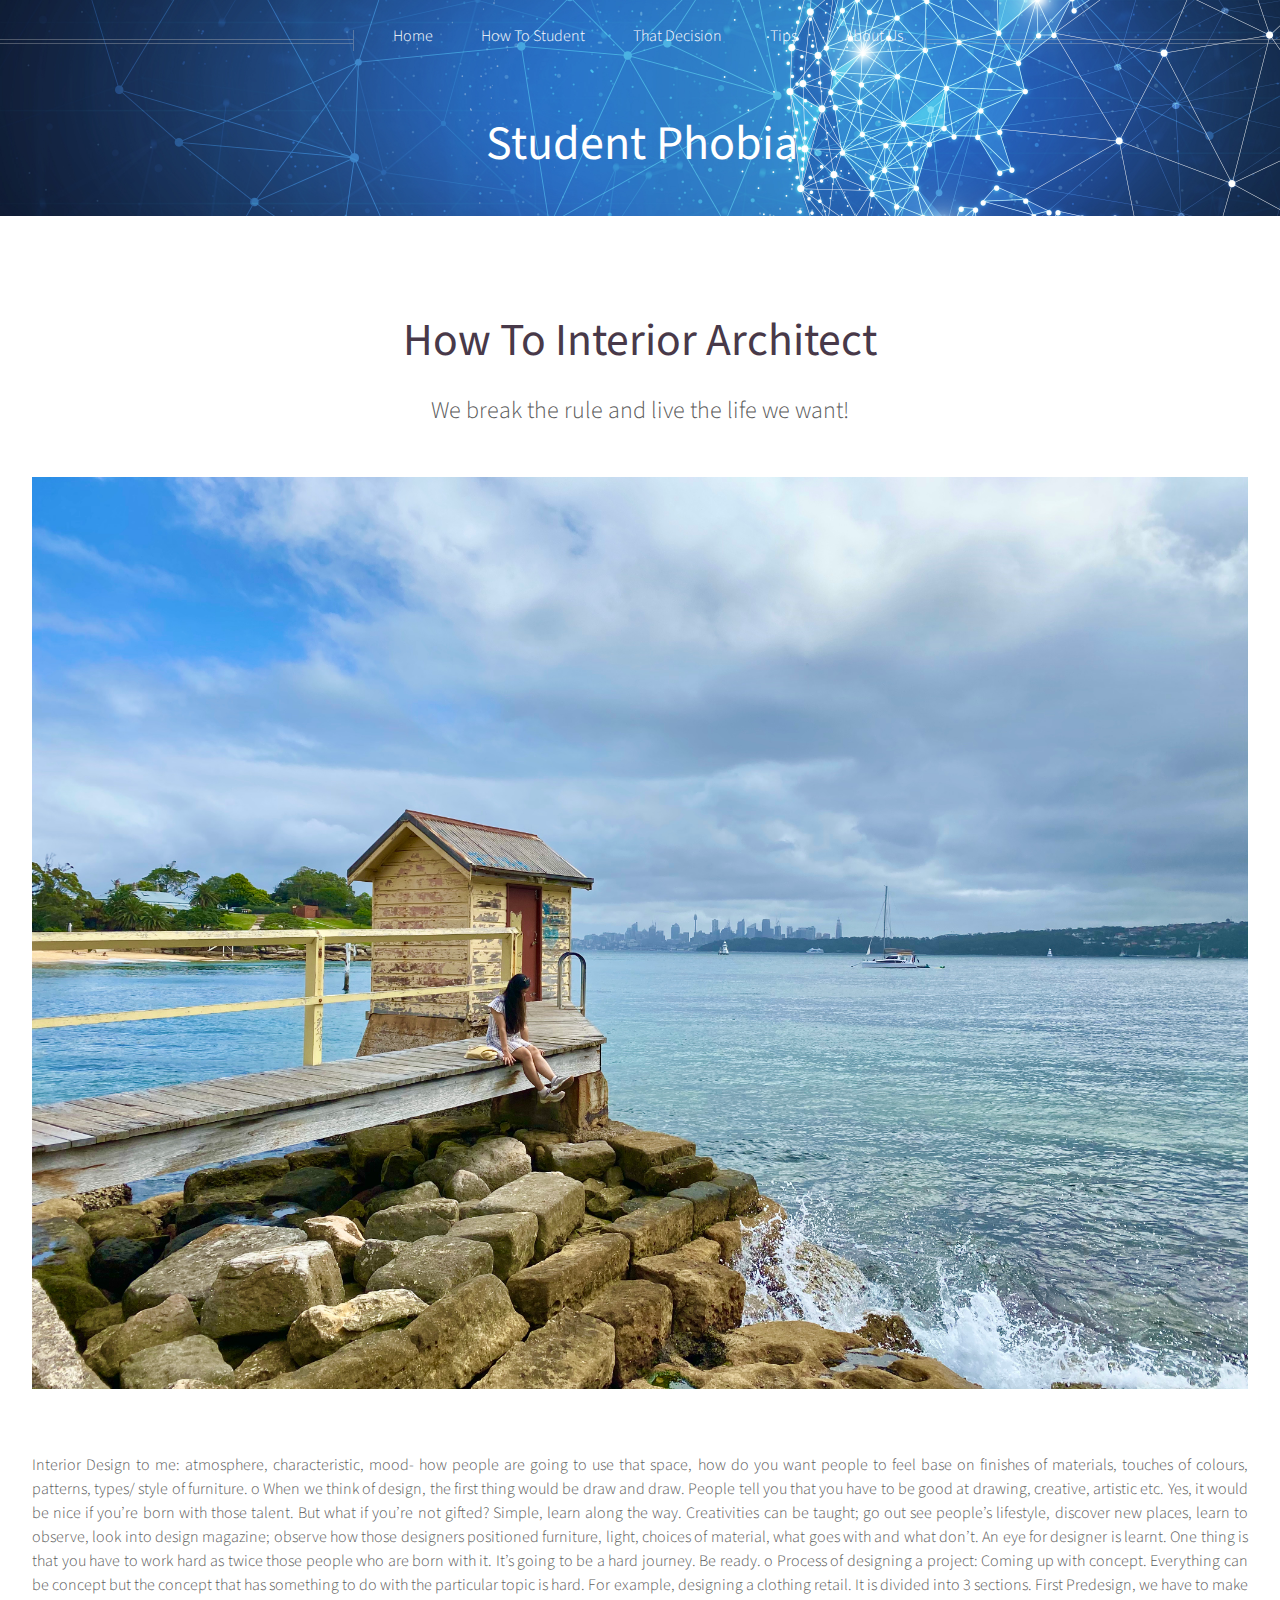
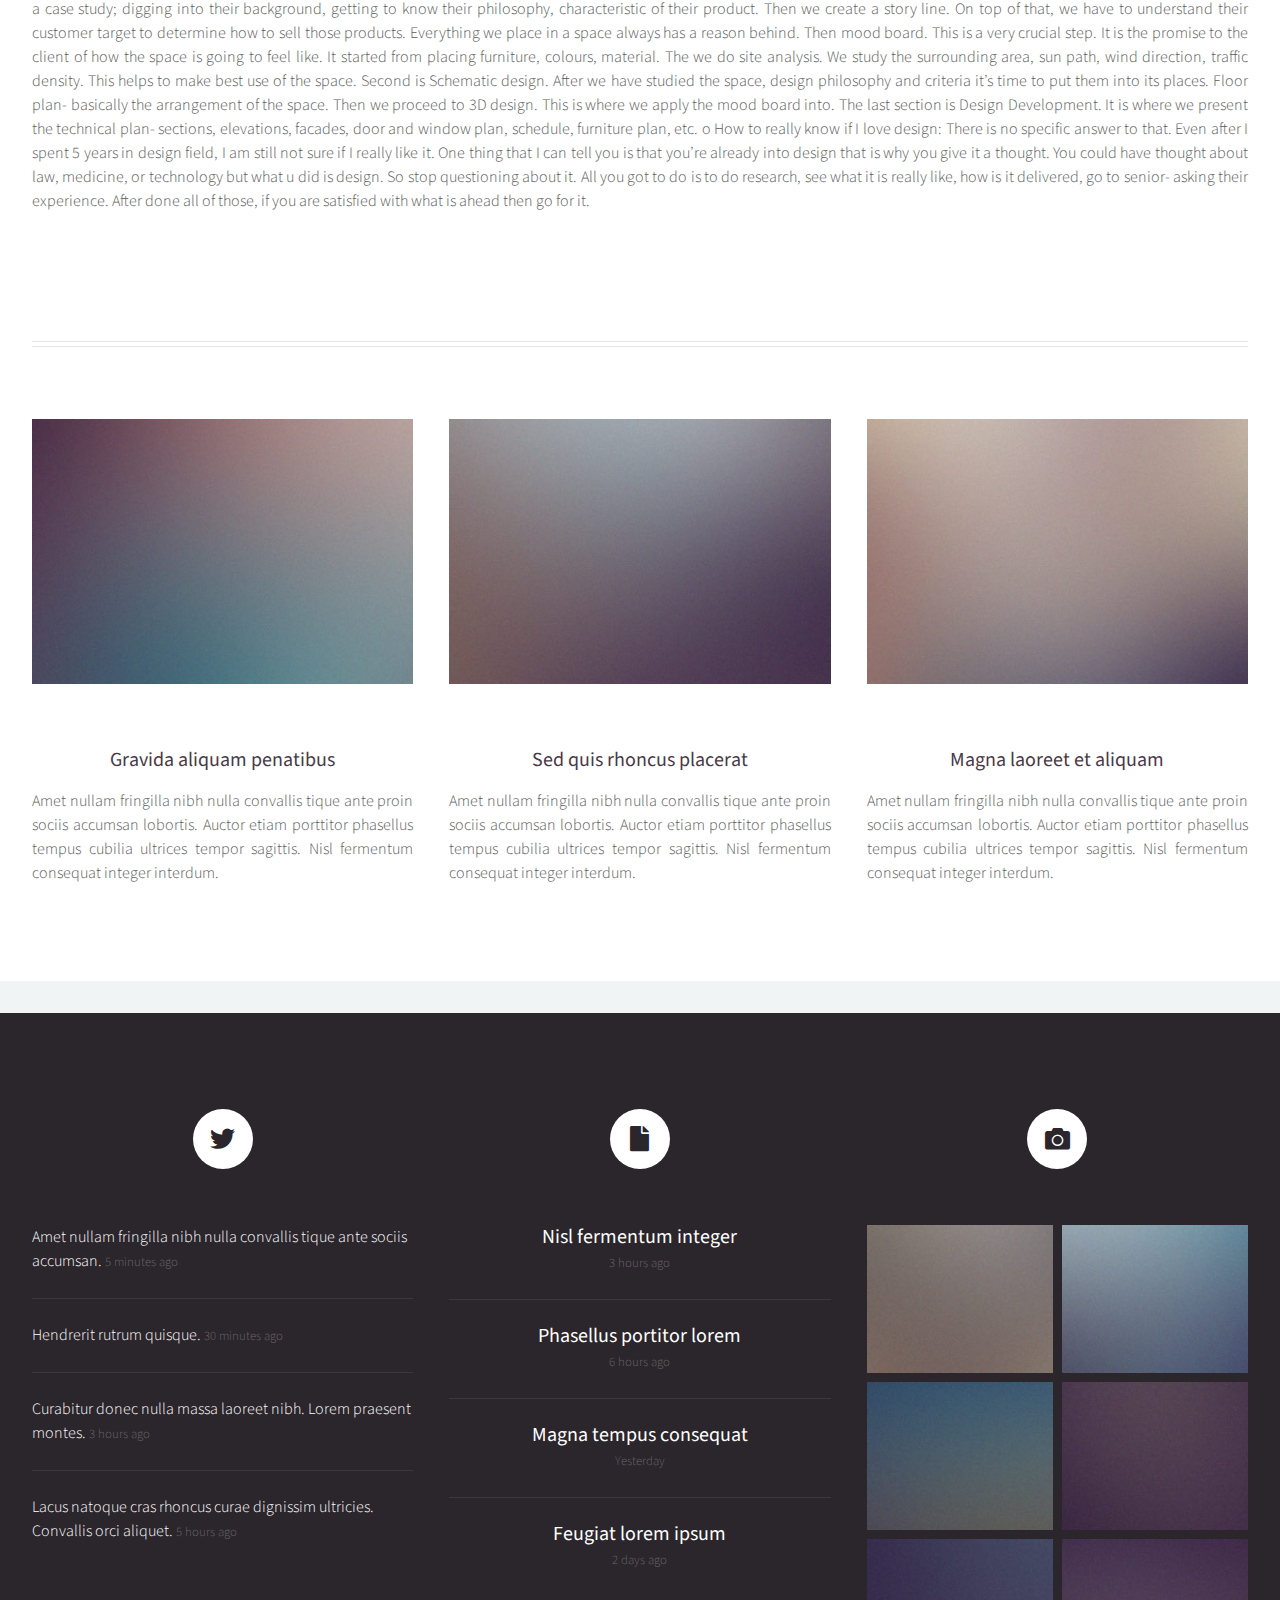
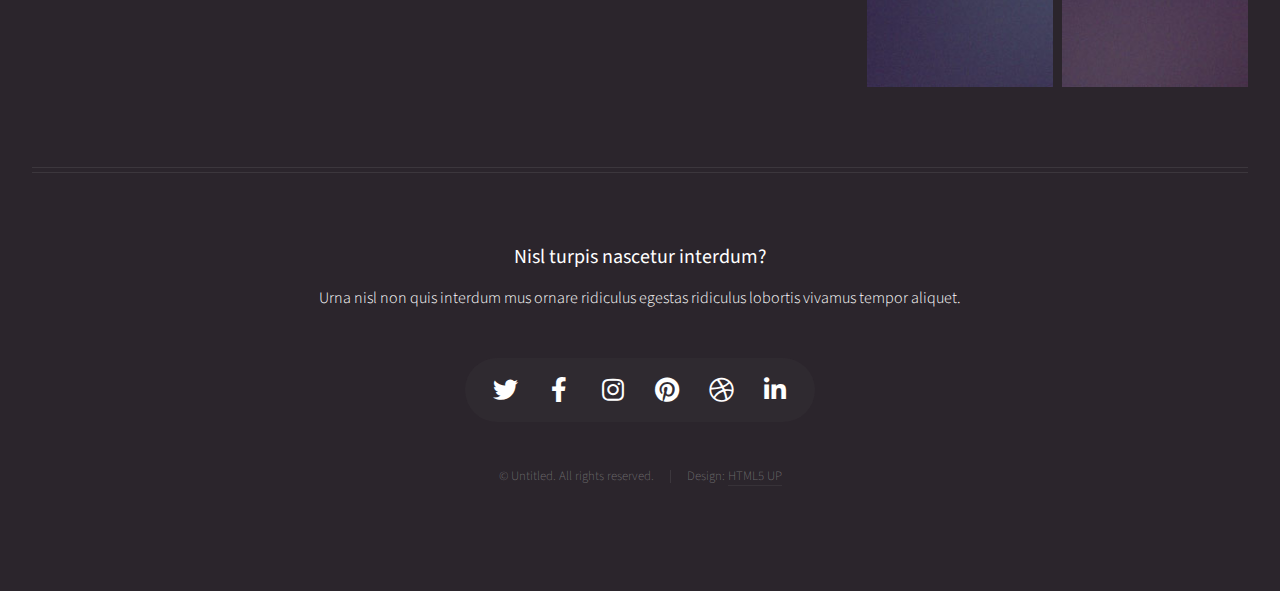
==== commit 861c8890: "Update Article1.html" ====
--- a/Article1.html
+++ b/Article1.html
@@ -66,7 +66,7 @@
 									We break the rule and live the life we want!
 								</p>
 							</header>
-							<a href="#" class="image featured"><img src="images/pic06.jpg" alt="" /></a>
+							<a href="#" class="image featured"><img src="images/IMG.jpg" alt="" /></a>
 							<p>
 							Interior Design to me: atmosphere, characteristic, mood- how people are going to use that space, how do you want people to feel base on finishes of materials, touches of colours, patterns, types/ style of furniture. 
 o	When we think of design, the first thing would be draw and draw. People tell you that you have to be good at drawing, creative, artistic etc. Yes, it would be nice if you’re born with those talent. But what if you’re not gifted? Simple, learn along the way. Creativities can be taught; go out see people’s lifestyle, discover new places, learn to observe, look into design magazine; observe how those designers positioned furniture, light, choices of material, what goes with and what don’t. An eye for designer is learnt. One thing is that you have to work hard as twice those people who are born with it. It’s going to be a hard journey. Be ready. 
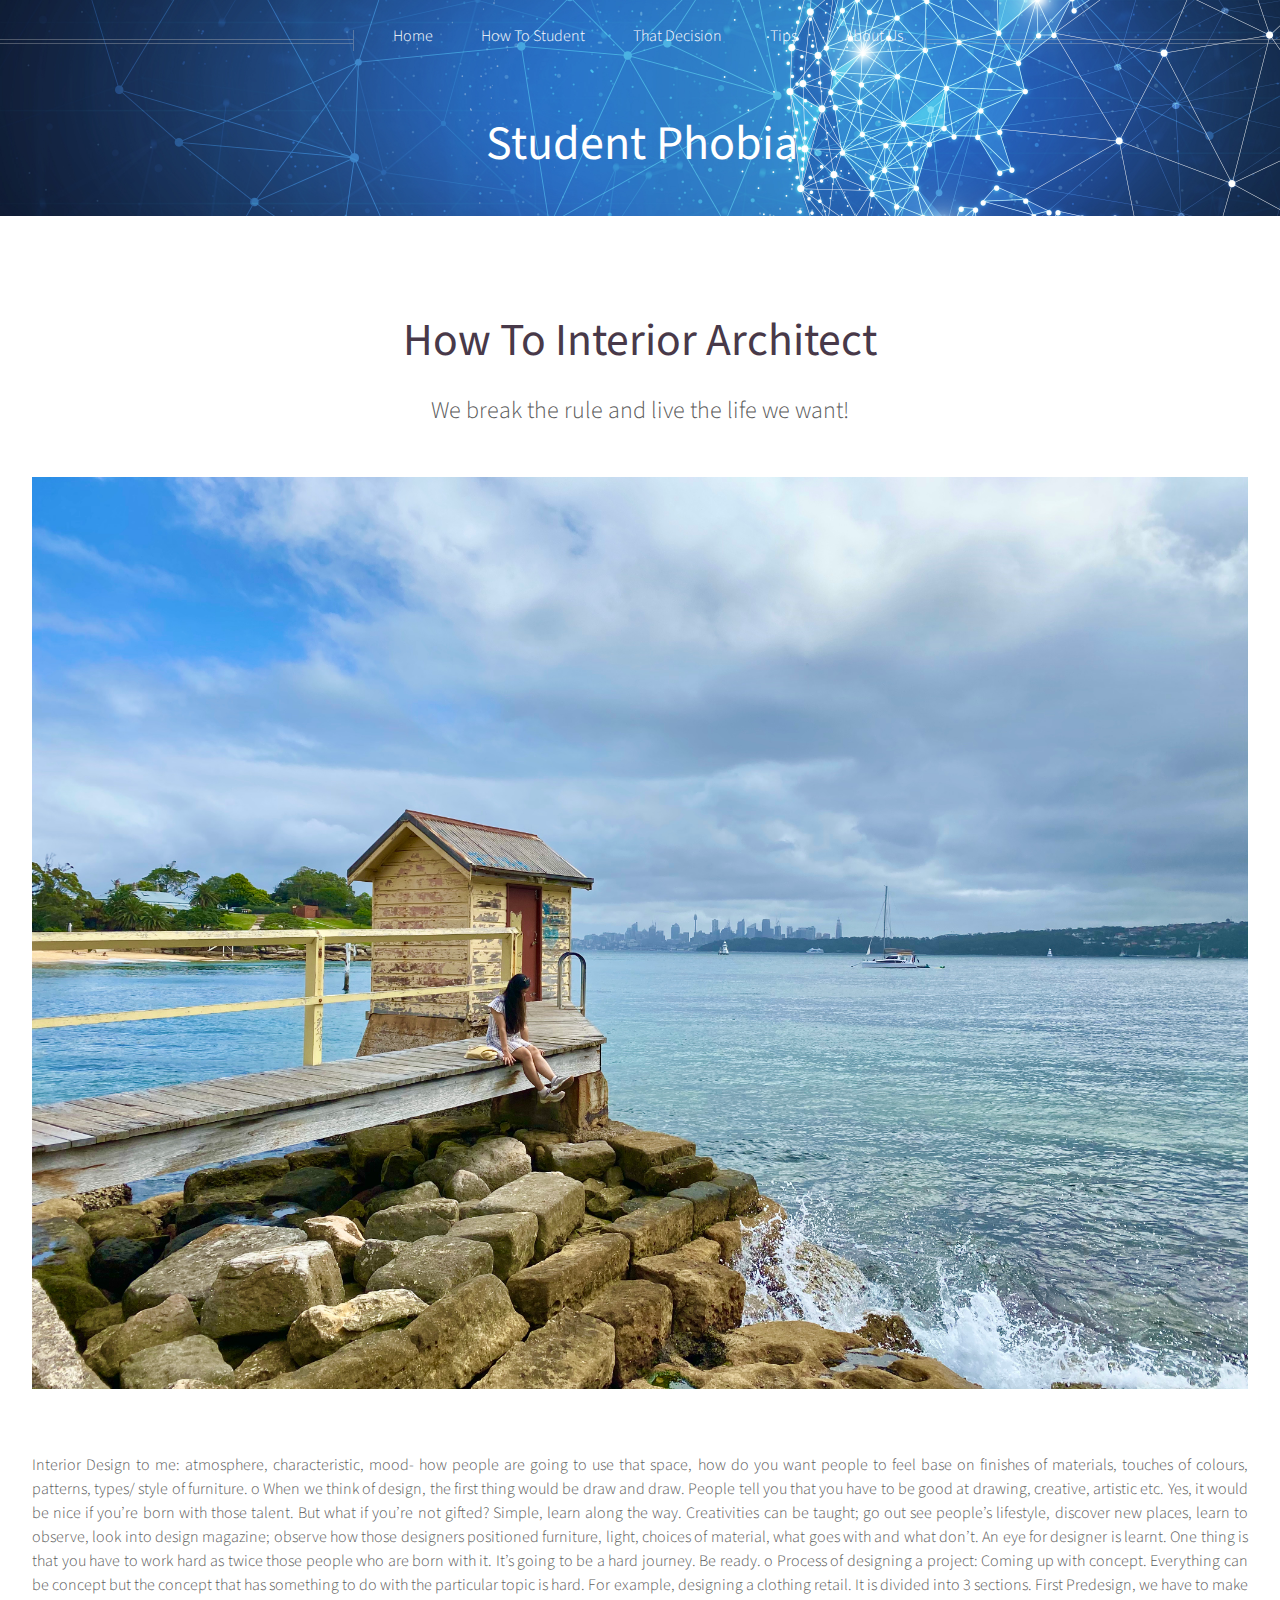
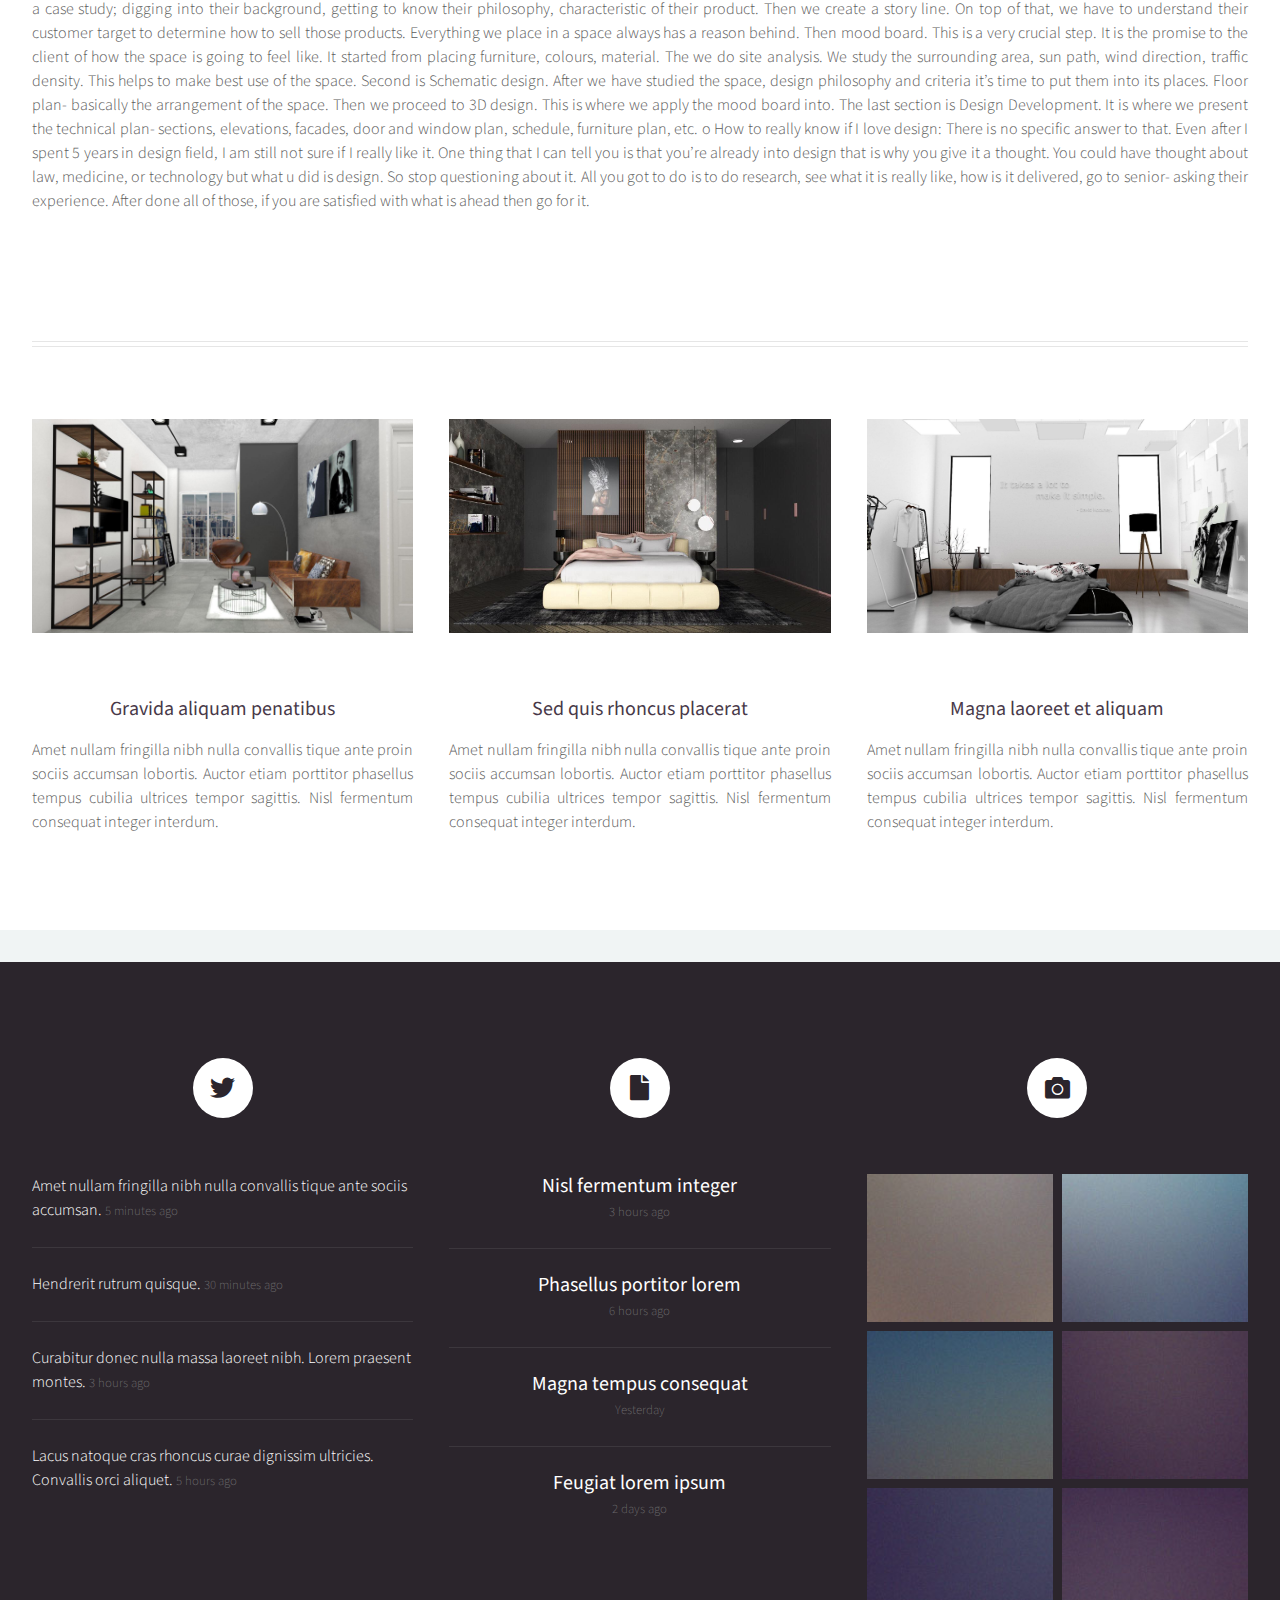
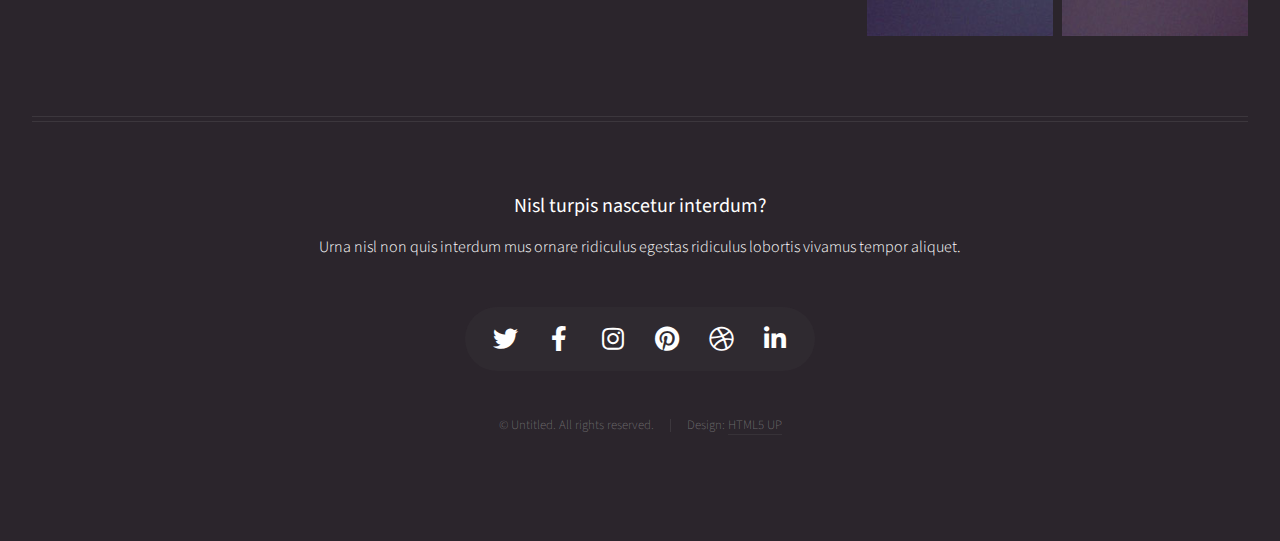
==== commit b36c434d: "Update Article1.html" ====
--- a/Article1.html
+++ b/Article1.html
@@ -82,7 +82,7 @@
 						<hr />
 						<div class="row">
 							<article class="col-4 col-12-mobile special">
-								<a href="#" class="image featured"><img src="images/pic07.jpg" alt="" /></a>
+								<a href="#" class="image featured"><img src="images/leap 1.jpg" alt="" /></a>
 								<header>
 									<h3><a href="#">Gravida aliquam penatibus</a></h3>
 								</header>
@@ -92,7 +92,7 @@
 								</p>
 							</article>
 							<article class="col-4 col-12-mobile special">
-								<a href="#" class="image featured"><img src="images/pic08.jpg" alt="" /></a>
+								<a href="#" class="image featured"><img src="images/leap2.jpg" alt="" /></a>
 								<header>
 									<h3><a href="#">Sed quis rhoncus placerat</a></h3>
 								</header>
@@ -102,7 +102,7 @@
 								</p>
 							</article>
 							<article class="col-4 col-12-mobile special">
-								<a href="#" class="image featured"><img src="images/pic09.jpg" alt="" /></a>
+								<a href="#" class="image featured"><img src="images/leap3.jpg" alt="" /></a>
 								<header>
 									<h3><a href="#">Magna laoreet et aliquam</a></h3>
 								</header>
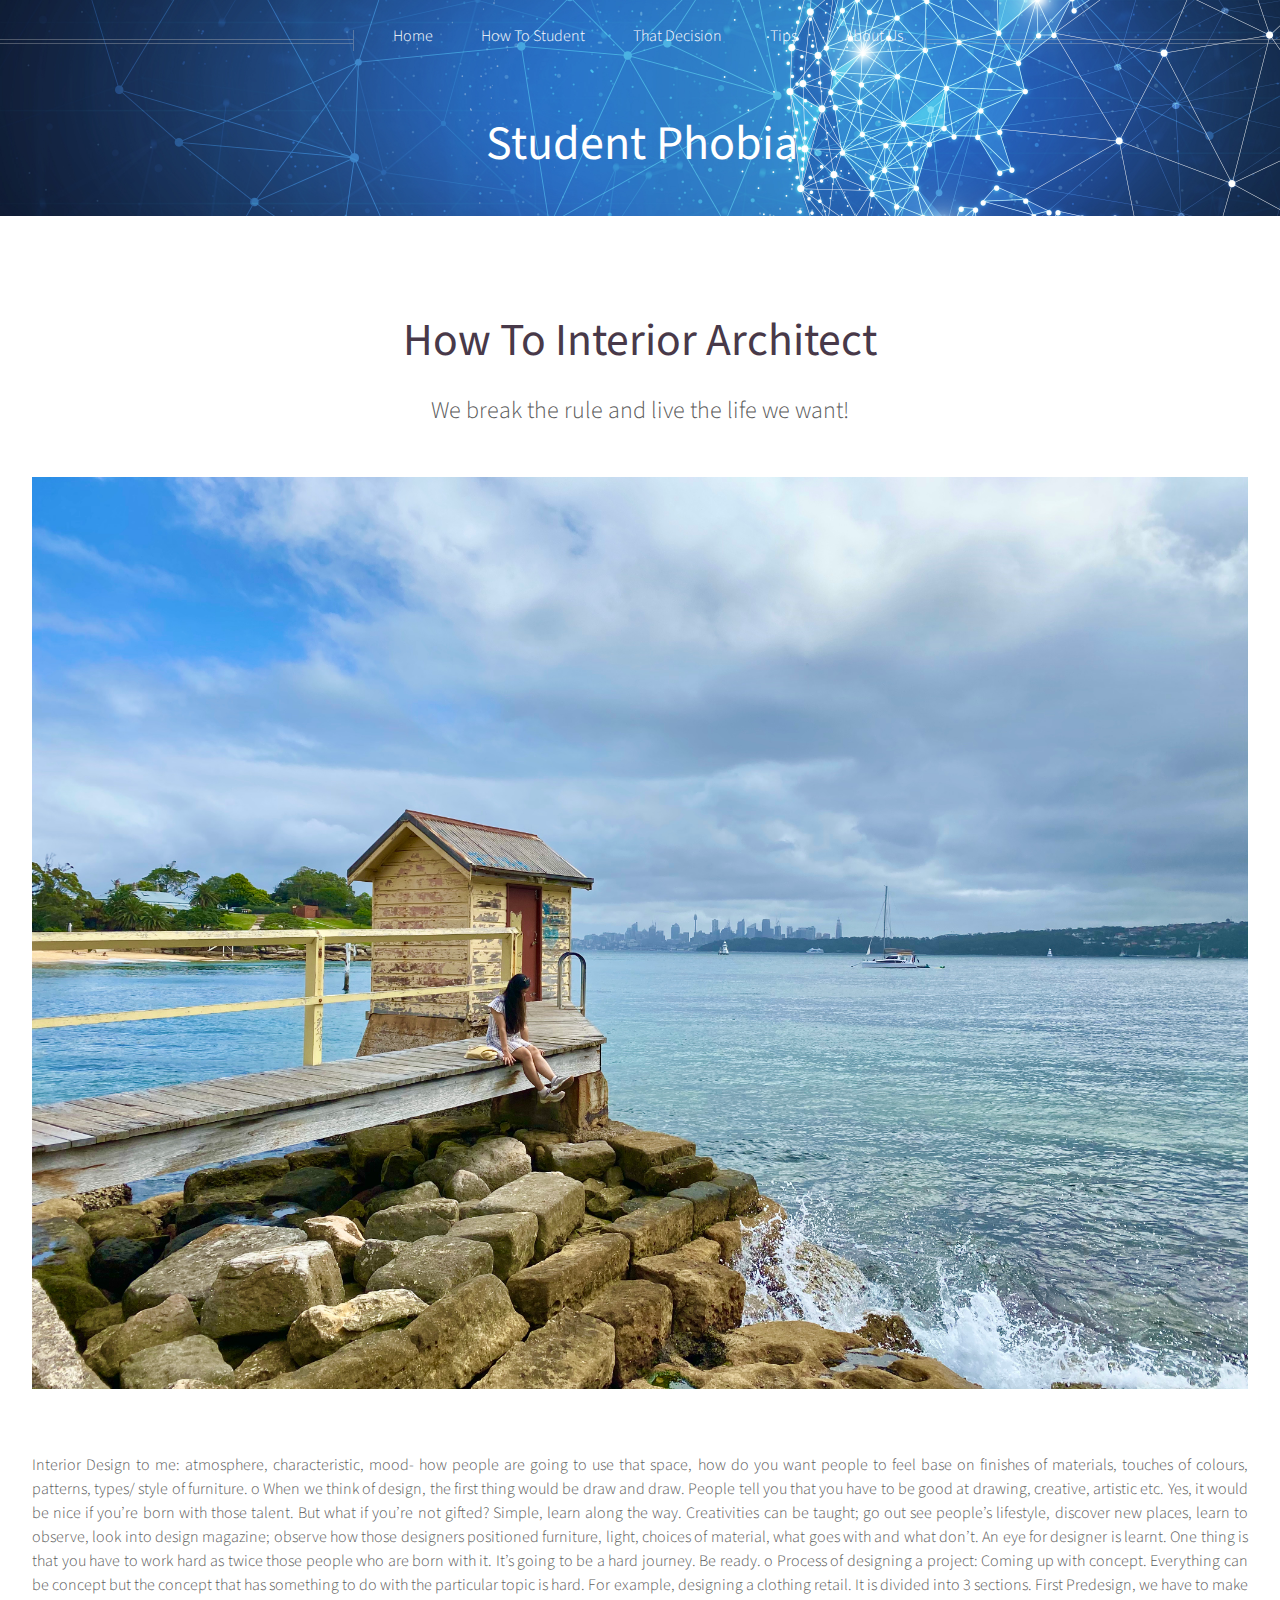
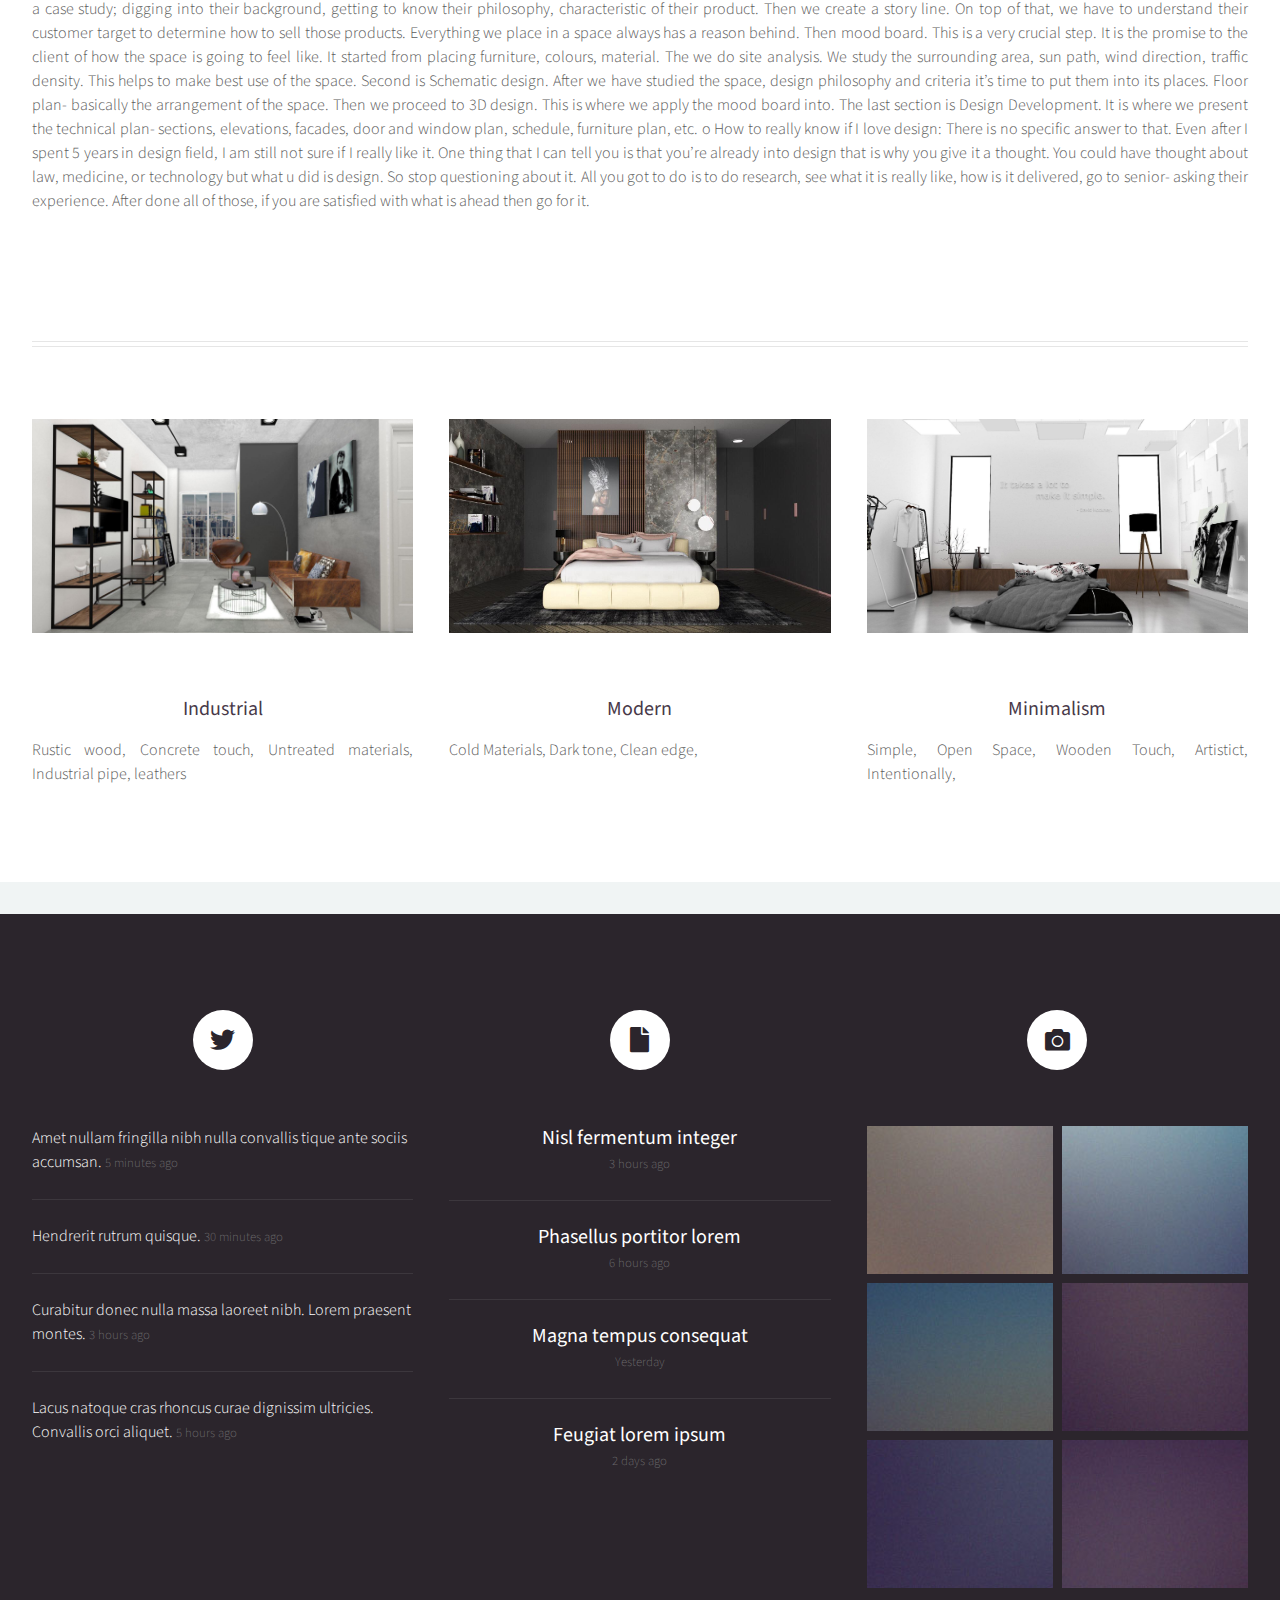
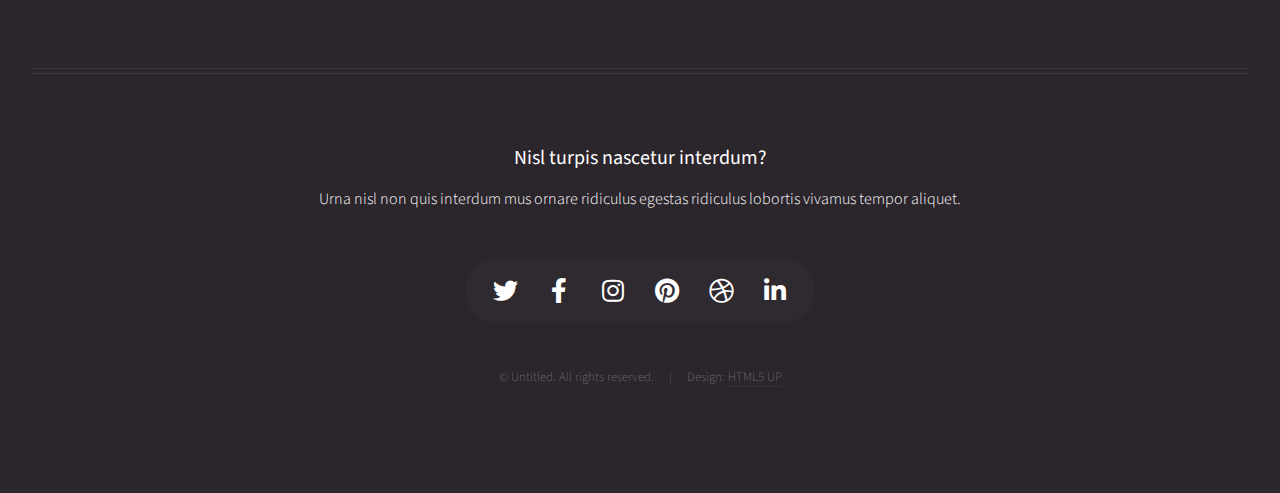
==== commit c87318e4: "Update Article1.html" ====
--- a/Article1.html
+++ b/Article1.html
@@ -84,31 +84,28 @@
 							<article class="col-4 col-12-mobile special">
 								<a href="#" class="image featured"><img src="images/leap 1.jpg" alt="" /></a>
 								<header>
-									<h3><a href="#">Gravida aliquam penatibus</a></h3>
+									<h3><a href="#">Industrial</a></h3>
 								</header>
 								<p>
-									Amet nullam fringilla nibh nulla convallis tique ante proin sociis accumsan lobortis. Auctor etiam
-									porttitor phasellus tempus cubilia ultrices tempor sagittis. Nisl fermentum consequat integer interdum.
+									Rustic wood, Concrete touch, Untreated materials, Industrial pipe, leathers  
 								</p>
 							</article>
 							<article class="col-4 col-12-mobile special">
 								<a href="#" class="image featured"><img src="images/leap2.jpg" alt="" /></a>
 								<header>
-									<h3><a href="#">Sed quis rhoncus placerat</a></h3>
+									<h3><a href="#">Modern</a></h3>
 								</header>
 								<p>
-									Amet nullam fringilla nibh nulla convallis tique ante proin sociis accumsan lobortis. Auctor etiam
-									porttitor phasellus tempus cubilia ultrices tempor sagittis. Nisl fermentum consequat integer interdum.
+								Cold Materials, Dark tone, Clean edge, 
 								</p>
 							</article>
 							<article class="col-4 col-12-mobile special">
 								<a href="#" class="image featured"><img src="images/leap3.jpg" alt="" /></a>
 								<header>
-									<h3><a href="#">Magna laoreet et aliquam</a></h3>
+									<h3><a href="#">Minimalism</a></h3>
 								</header>
 								<p>
-									Amet nullam fringilla nibh nulla convallis tique ante proin sociis accumsan lobortis. Auctor etiam
-									porttitor phasellus tempus cubilia ultrices tempor sagittis. Nisl fermentum consequat integer interdum.
+									Simple, Open Space, Wooden Touch, Artistict, Intentionally, 
 								</p>
 							</article>
 						</div>
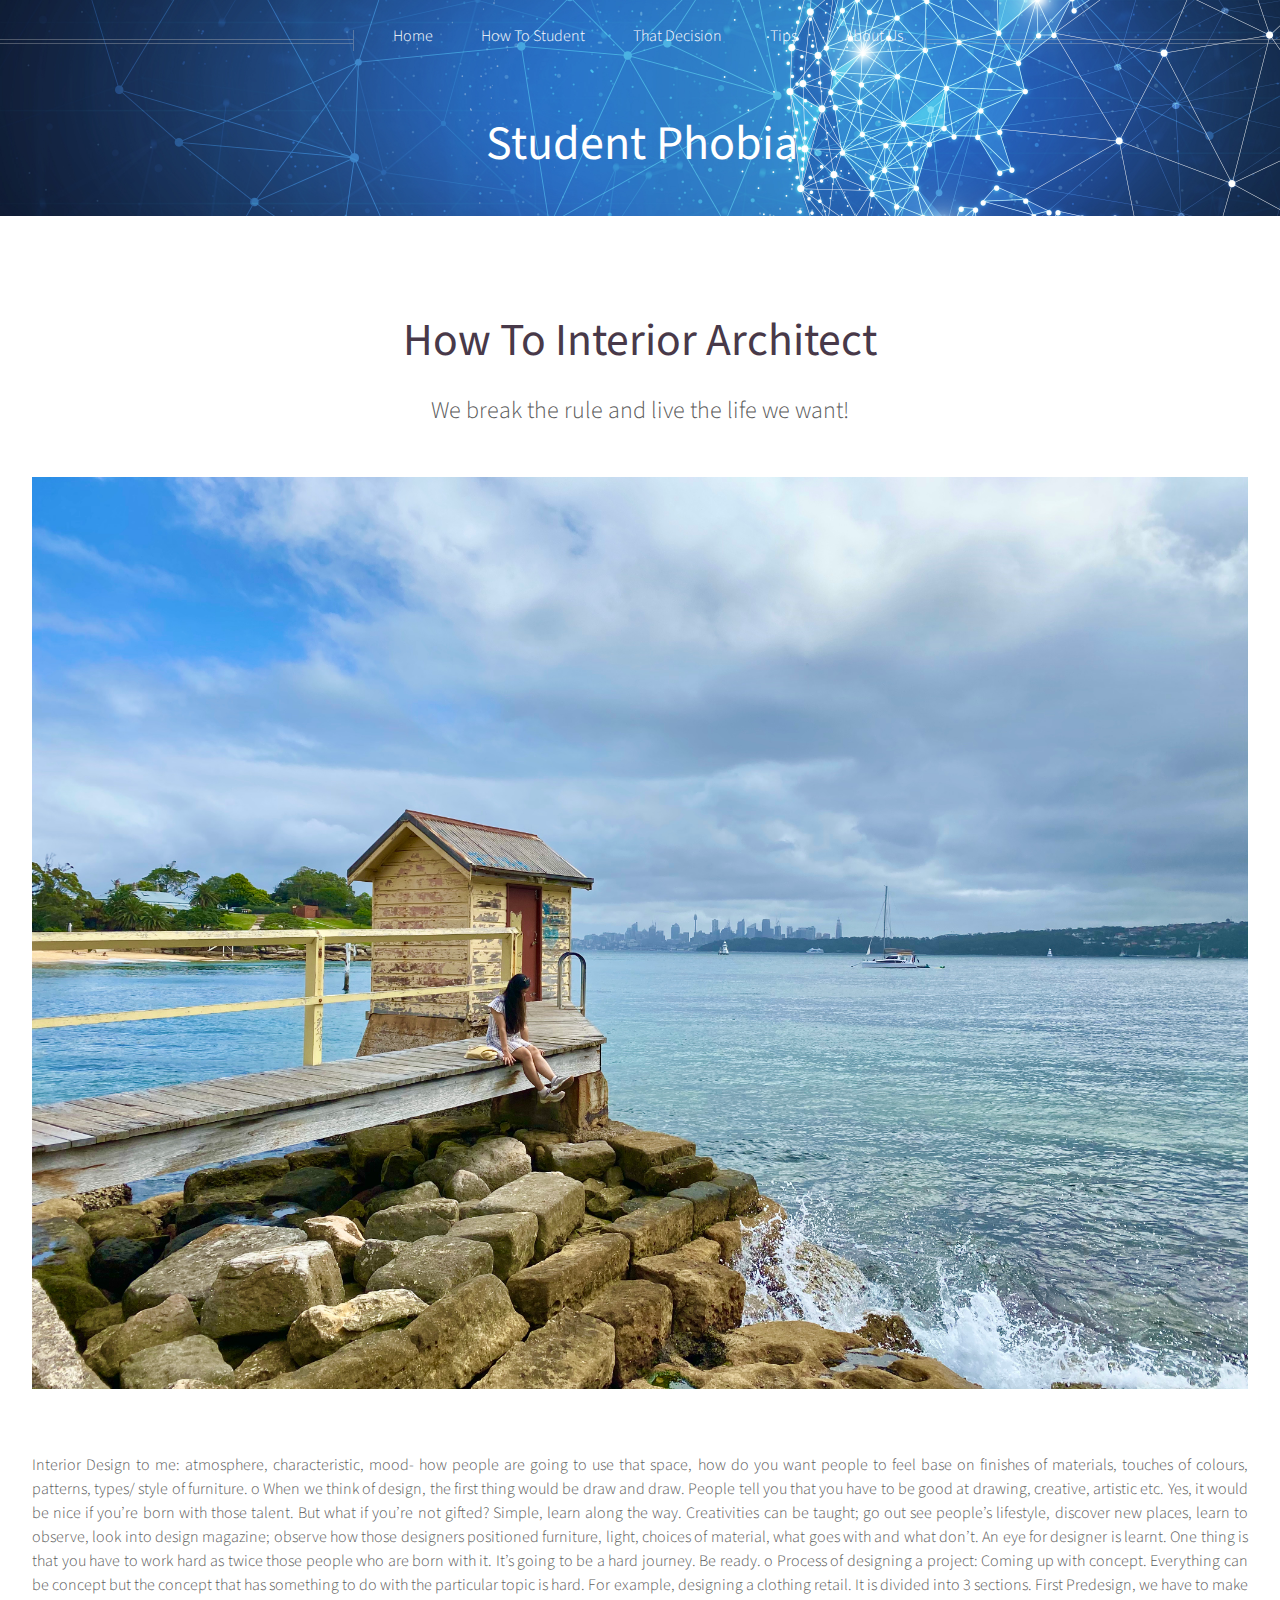
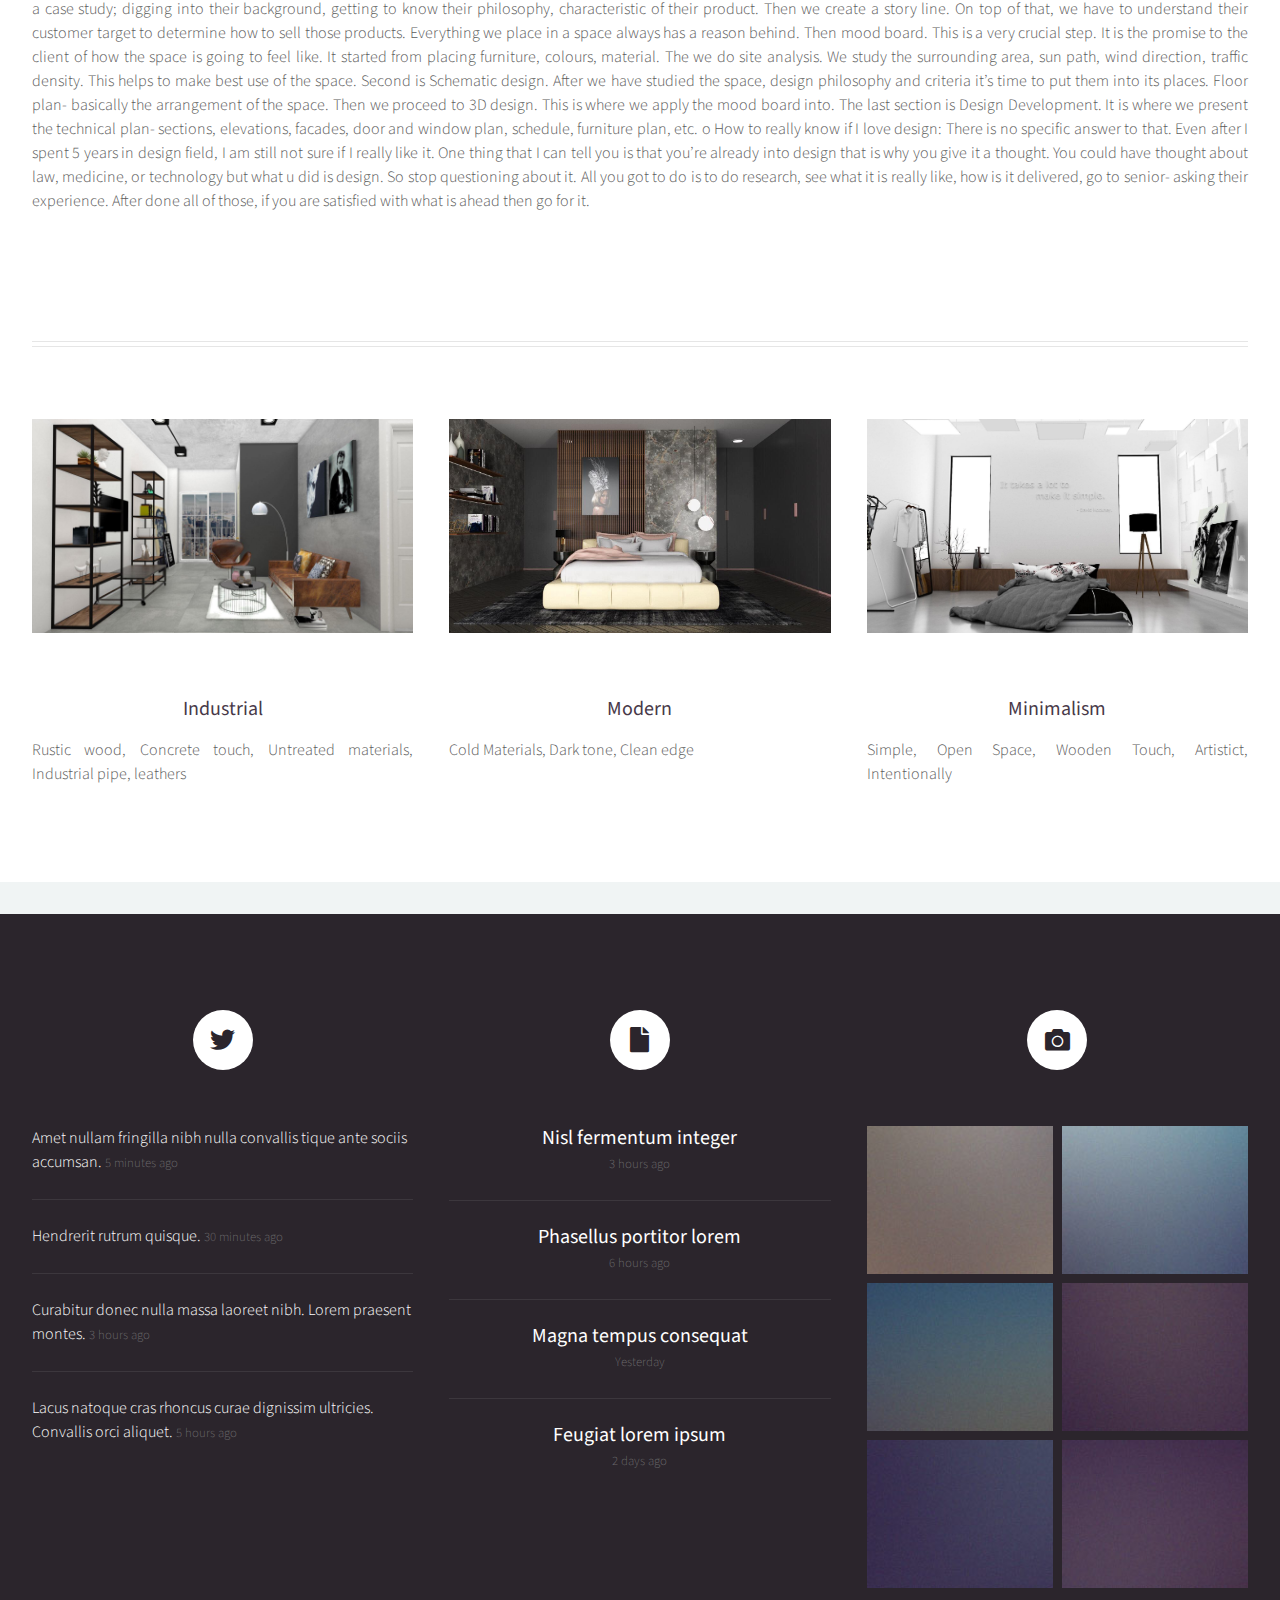
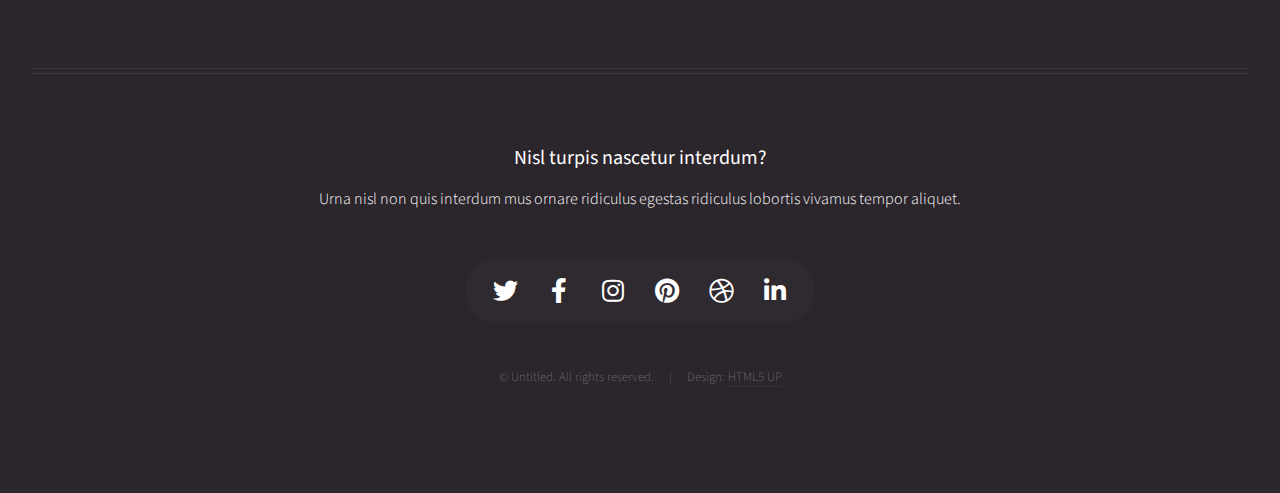
==== commit b6681cce: "Update Article1.html" ====
--- a/Article1.html
+++ b/Article1.html
@@ -96,7 +96,7 @@
 									<h3><a href="#">Modern</a></h3>
 								</header>
 								<p>
-								Cold Materials, Dark tone, Clean edge, 
+								Cold Materials, Dark tone, Clean edge 
 								</p>
 							</article>
 							<article class="col-4 col-12-mobile special">
@@ -105,7 +105,7 @@
 									<h3><a href="#">Minimalism</a></h3>
 								</header>
 								<p>
-									Simple, Open Space, Wooden Touch, Artistict, Intentionally, 
+									Simple, Open Space, Wooden Touch, Artistict, Intentionally 
 								</p>
 							</article>
 						</div>
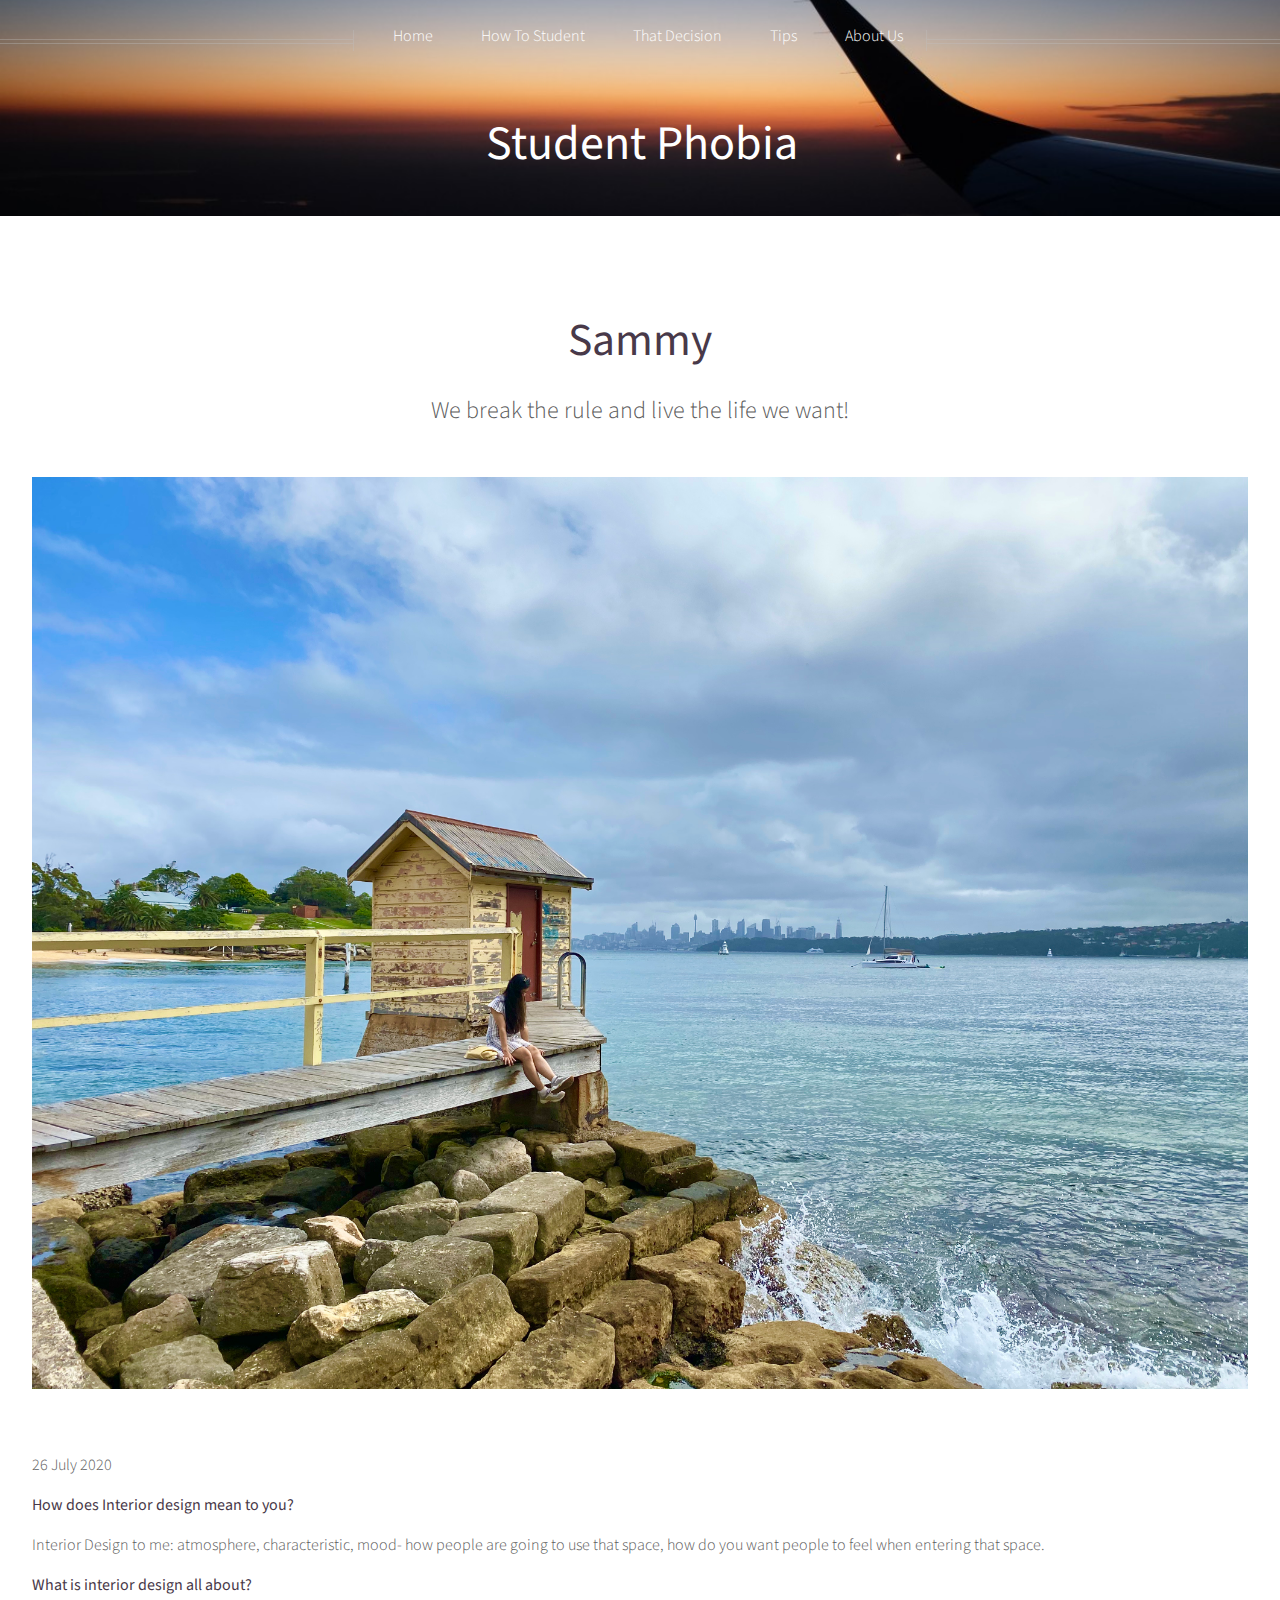
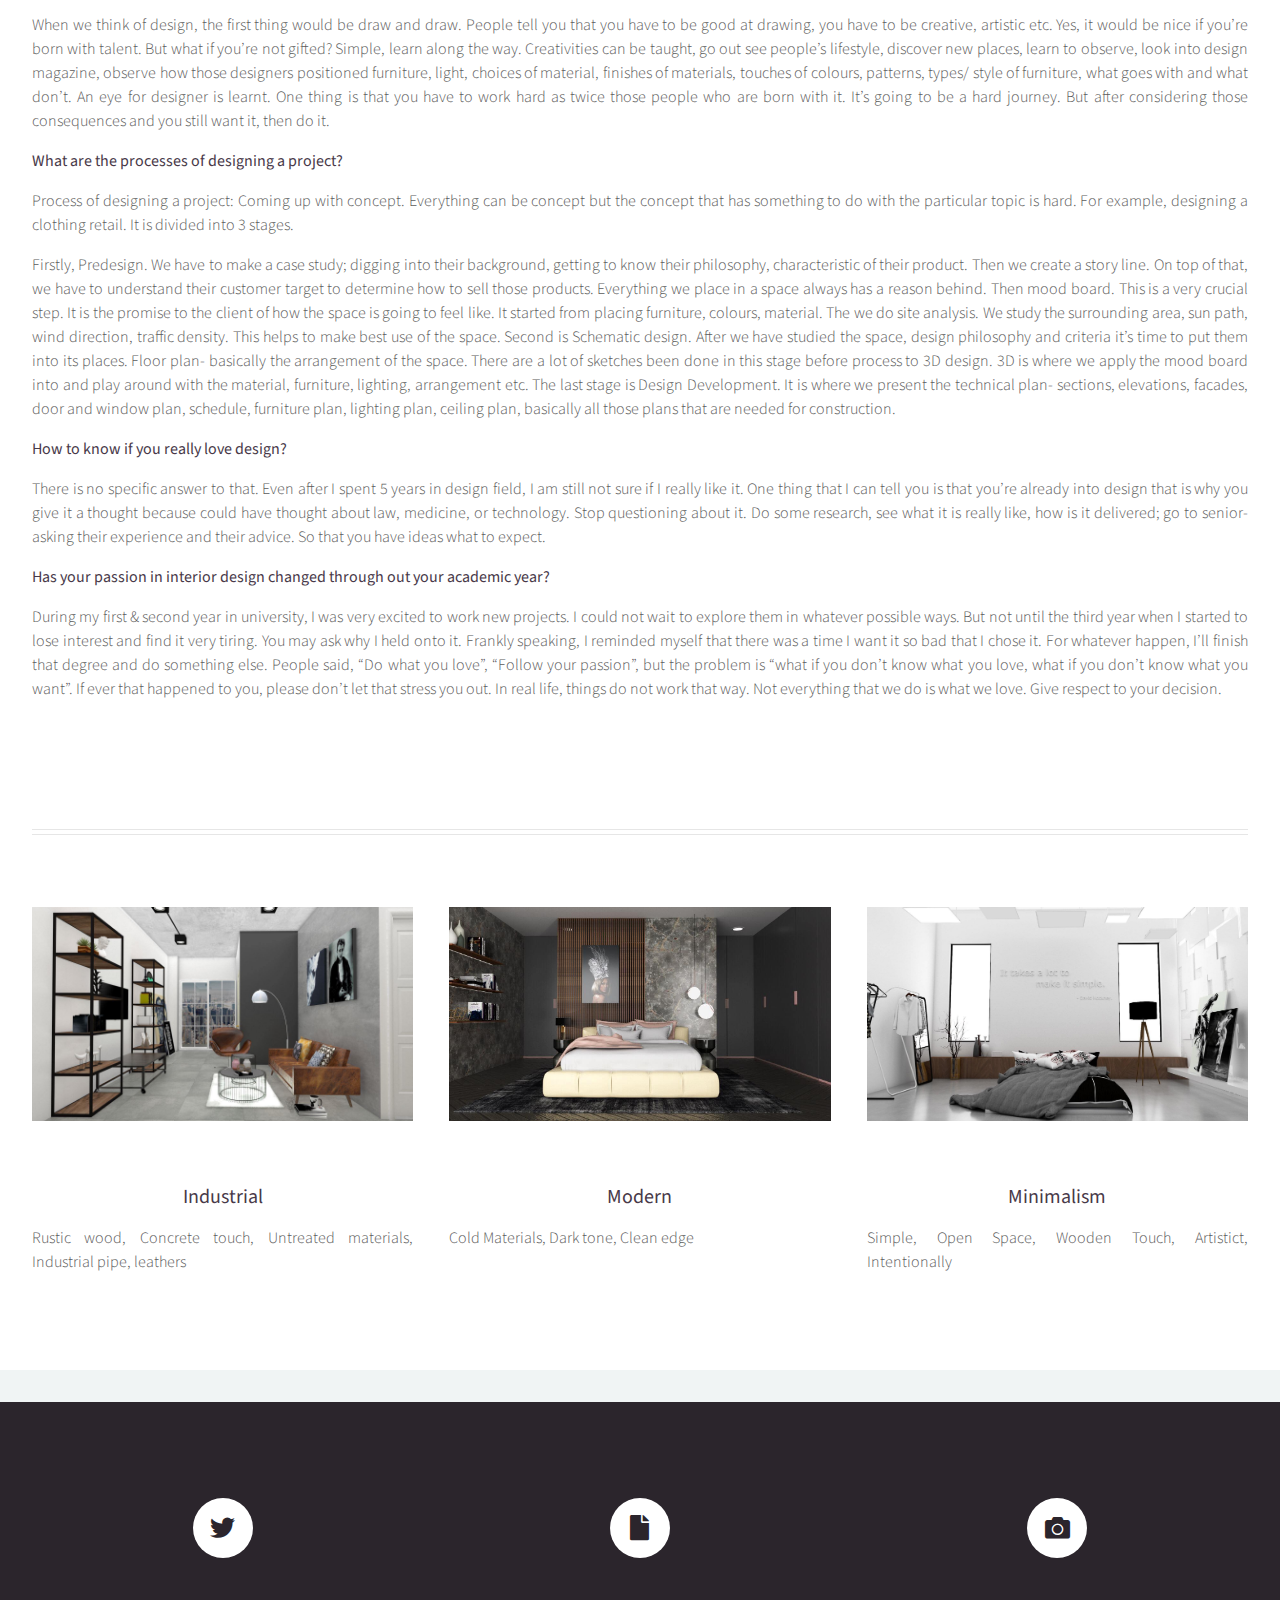
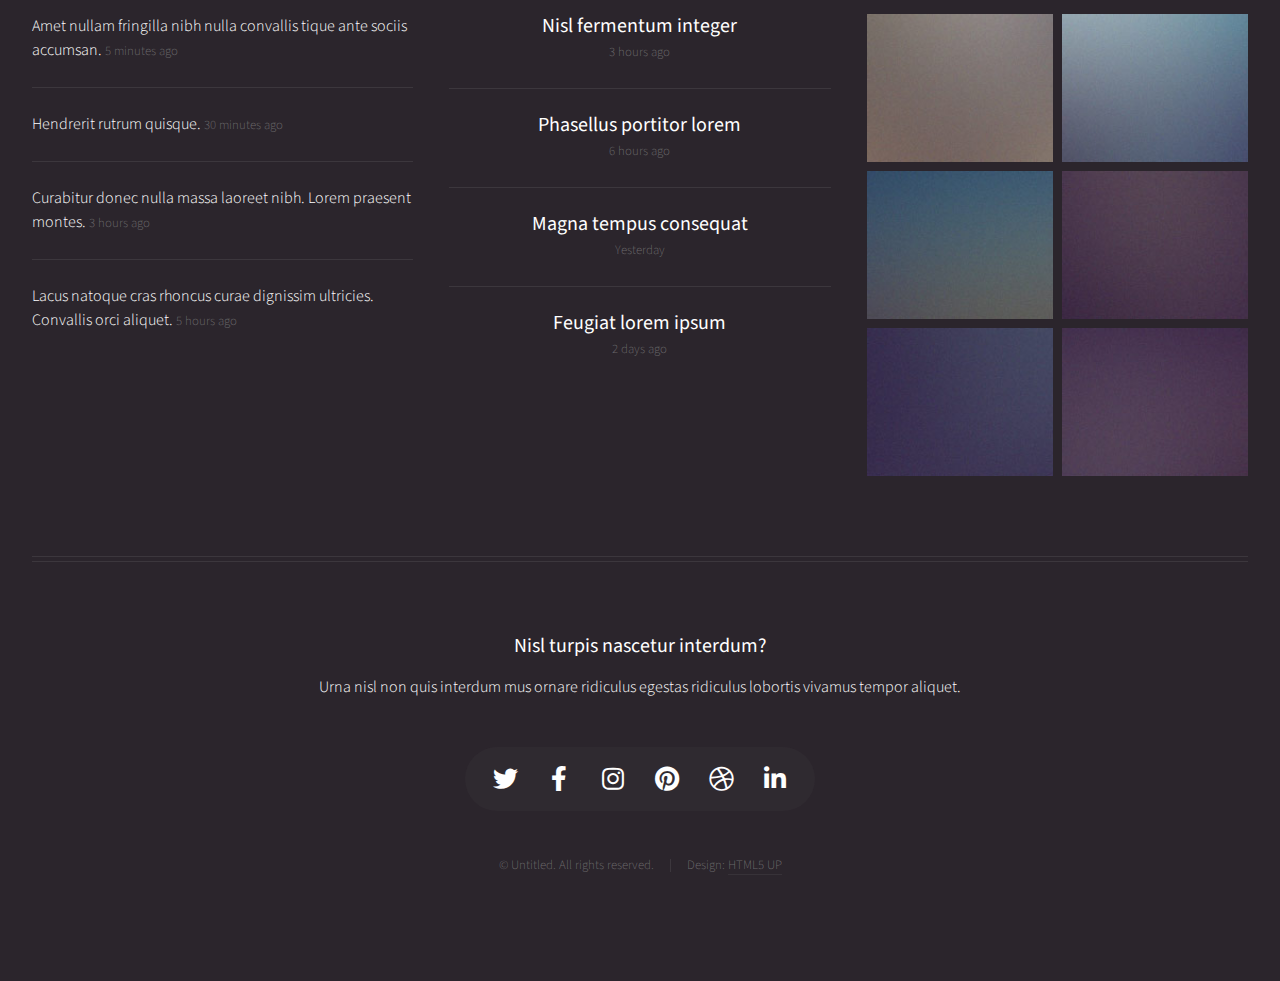
==== commit ed232e27: "Update Article1.html" ====
--- a/Article1.html
+++ b/Article1.html
@@ -61,17 +61,70 @@
 					<div class="container">
 						<article id="main" class="special">
 							<header>
-								<h2><a href="#">How To Interior Architect</a></h2>
+								<h2><a href="#">Sammy</a></h2>
 								<p>
 									We break the rule and live the life we want!
 								</p>
 							</header>
 							<a href="#" class="image featured"><img src="images/IMG.jpg" alt="" /></a>
+							<p>26 July 2020
+							<p><b>How does Interior design mean to you?</b>
 							<p>
-							Interior Design to me: atmosphere, characteristic, mood- how people are going to use that space, how do you want people to feel base on finishes of materials, touches of colours, patterns, types/ style of furniture. 
-o	When we think of design, the first thing would be draw and draw. People tell you that you have to be good at drawing, creative, artistic etc. Yes, it would be nice if you’re born with those talent. But what if you’re not gifted? Simple, learn along the way. Creativities can be taught; go out see people’s lifestyle, discover new places, learn to observe, look into design magazine; observe how those designers positioned furniture, light, choices of material, what goes with and what don’t. An eye for designer is learnt. One thing is that you have to work hard as twice those people who are born with it. It’s going to be a hard journey. Be ready. 
-o	Process of designing a project: Coming up with concept. Everything can be concept but the concept that has something to do with the particular topic is hard. For example, designing a clothing retail. It is divided into 3 sections. First Predesign, we have to make a case study; digging into their background, getting to know their philosophy, characteristic of their product. Then we create a story line. On top of that, we have to understand their customer target to determine how to sell those products. Everything we place in a space always has a reason behind. Then mood board. This is a very crucial step. It is the promise to the client of how the space is going to feel like. It started from placing furniture, colours, material. The we do site analysis. We study the surrounding area, sun path, wind direction, traffic density. This helps to make best use of the space. Second is Schematic design. After we have studied the space, design philosophy and criteria it’s time to put them into its places. Floor plan- basically the arrangement of the space. Then we proceed to 3D design. This is where we apply the mood board into. The last section is Design Development. It is where we present the technical plan- sections, elevations, facades, door and window plan, schedule, furniture plan, etc. 
-o	How to really know if I love design: There is no specific answer to that. Even after I spent 5 years in design field, I am still not sure if I really like it. One thing that I can tell you is that you’re already into design that is why you give it a thought. You could have thought about law, medicine, or technology but what u did is design. So stop questioning about it. All you got to do is to do research, see what it is really like, how is it delivered, go to senior- asking their experience. After done all of those, if you are satisfied with what is ahead then go for it. 
+							Interior Design to me: atmosphere, characteristic, mood- how people are going to use that space, how do you want people to feel when entering that space. 
+							<p>
+								<b>What is interior design all about?</b>
+							<p>
+							When we think of design, the first thing would be draw and draw. People tell you that you 
+								have to be good at drawing, you have to be creative, artistic etc. Yes, it would 
+								be nice if you’re born with talent. But what if you’re not gifted? Simple, learn 
+								along the way. Creativities can be taught, go out see people’s lifestyle, discover 
+								new places, learn to observe, look into design magazine, observe how those designers 
+								positioned furniture, light, choices of material, finishes of materials, touches of 
+								colours, patterns, types/ style of furniture, what goes with and what don’t. An eye 
+								for designer is learnt. One thing is that you have to work hard as twice those people 
+								who are born with it. It’s going to be a hard journey. But after considering those 
+								consequences and you still want it, then do it. 
+								<p>
+								<b>What are the processes of designing a project?</b>
+								<p>
+								Process of designing a project: Coming up with concept. Everything can be concept but 
+								the concept that has something to do with the particular topic is hard. For example, 
+								designing a clothing retail. It is divided into 3 stages.<p>
+								Firstly, Predesign. We have to make a case study; digging into their background, 
+								getting to know their philosophy, characteristic of their product. Then we create a 
+								story line. On top of that, we have to understand their customer target to determine how
+								to sell those products. Everything we place in a space always has a reason behind. Then 
+								mood board. This is a very crucial step. It is the promise to the client of how the space 
+								is going to feel like. It started from placing furniture, colours, material. The we do site 
+								analysis. We study the surrounding area, sun path, wind direction, traffic density. This helps 
+								to make best use of the space. Second is Schematic design. After we have studied the space, 
+								design philosophy and criteria it’s time to put them into its places. Floor plan- basically 
+								the arrangement of the space. There are a lot of sketches been done in this stage before 
+								process to 3D design. 3D is where we apply the mood board into and play around with the 
+								material, furniture, lighting, arrangement etc. The last stage is Design Development. 
+								It is where we present the technical plan- sections, elevations, facades, door and window plan, 
+								schedule, furniture plan, lighting plan, ceiling plan, basically all those plans that are needed 
+								for construction. <p>
+							<b>How to know if you really love design?</b><p>
+								There is no specific answer to that. Even after I spent 5 years in design field, I am still not
+								sure if I really like it. One thing that I can tell you is that you’re already into design that is why 
+								you give it a thought because could have thought about law, medicine, or technology. Stop questioning about 
+								it. Do some research, see what it is really like, how is it delivered; go to senior- asking their experience
+								and their advice. So that you have ideas what to expect. 
+							<p><b>Has your passion in interior design changed through out your academic year?</b><p>
+								During my first & second year in university, I was very excited to work new projects.
+								I could not wait to explore them in whatever possible ways. But not until the third year when 
+								I started to lose interest and find it very tiring. You may ask why I held onto it. Frankly 
+								speaking, I reminded myself that there was a time I want it so bad that I chose it. For
+								whatever happen, I’ll finish that degree and do something else. People said, “Do what you 
+								love”, “Follow your passion”, but the problem is “what if you don’t know what you love,
+								what if you don’t know what you want”. If ever that happened to you, please don’t let 
+								that stress you out. In real life, things do not work that way. Not everything that we
+								do is what we love. Give respect to your decision.  
+
+
+
+							  
 
 							</p>
 							<section>
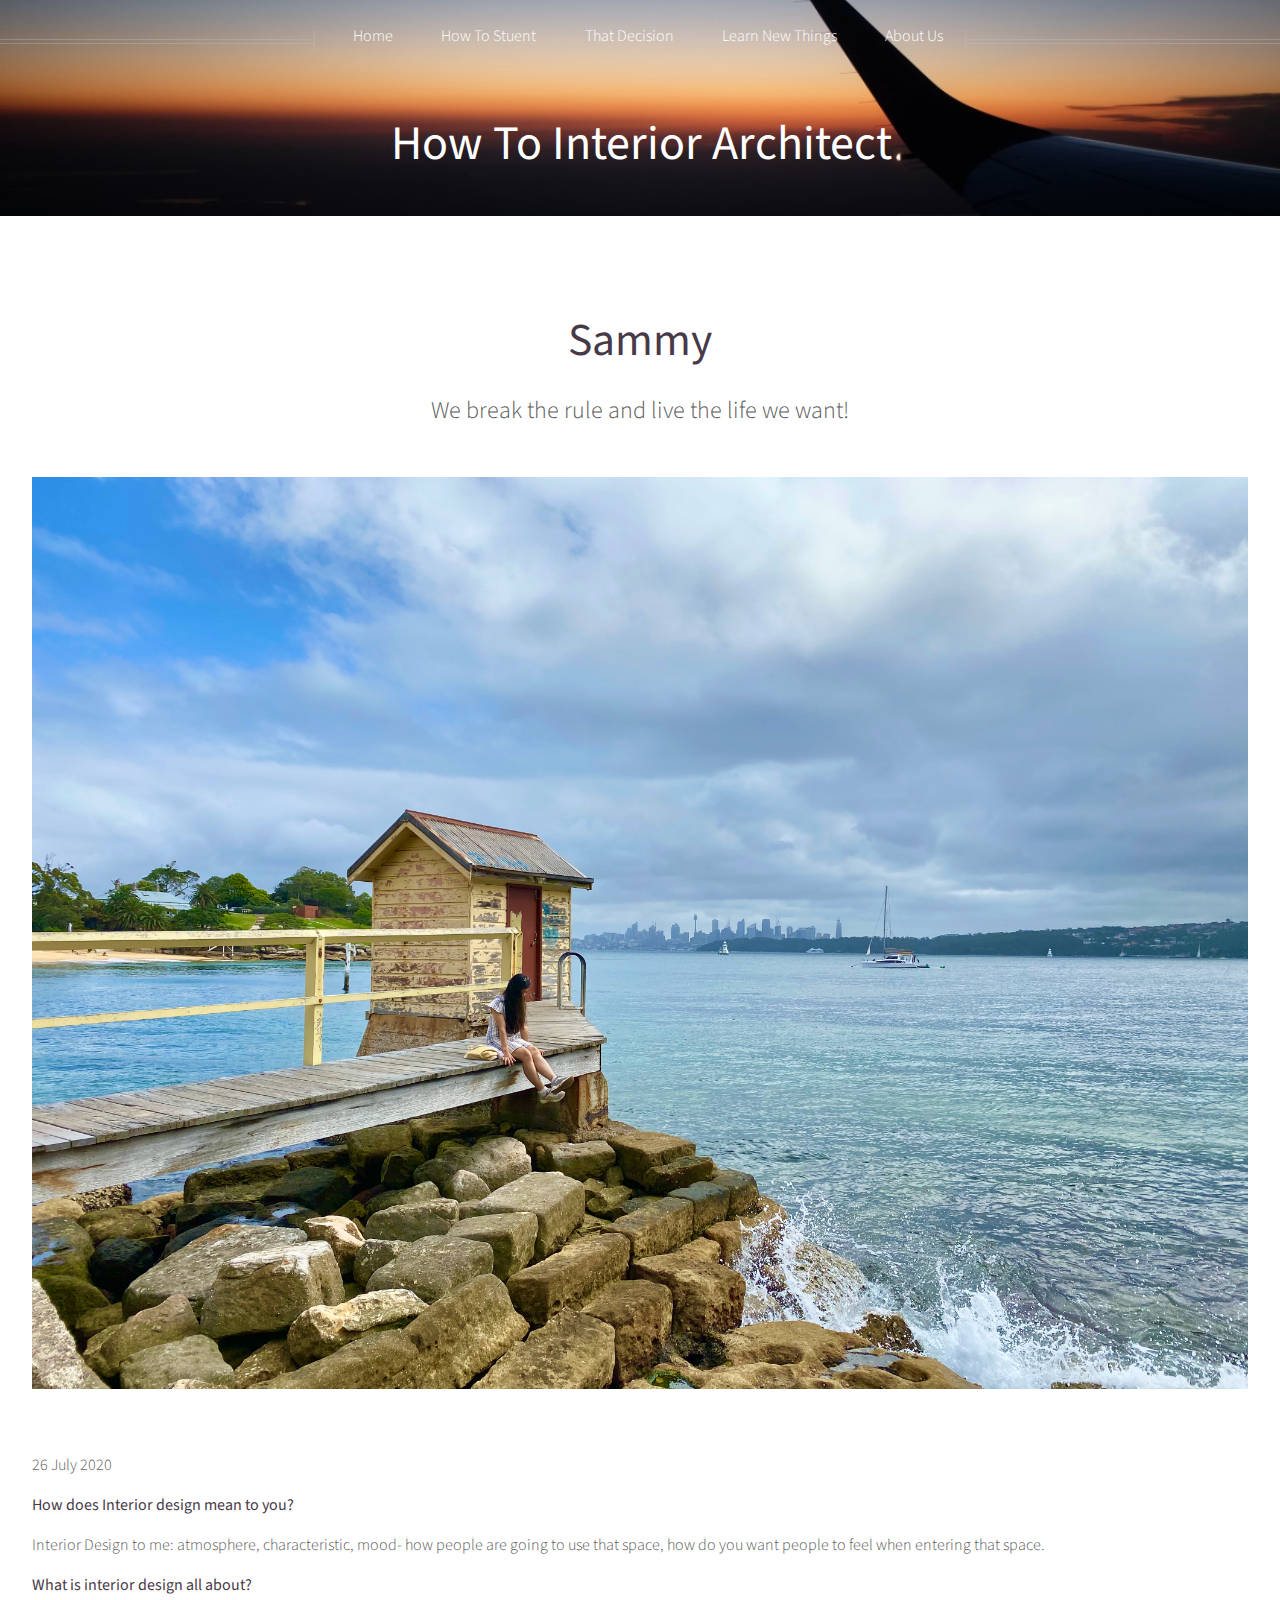
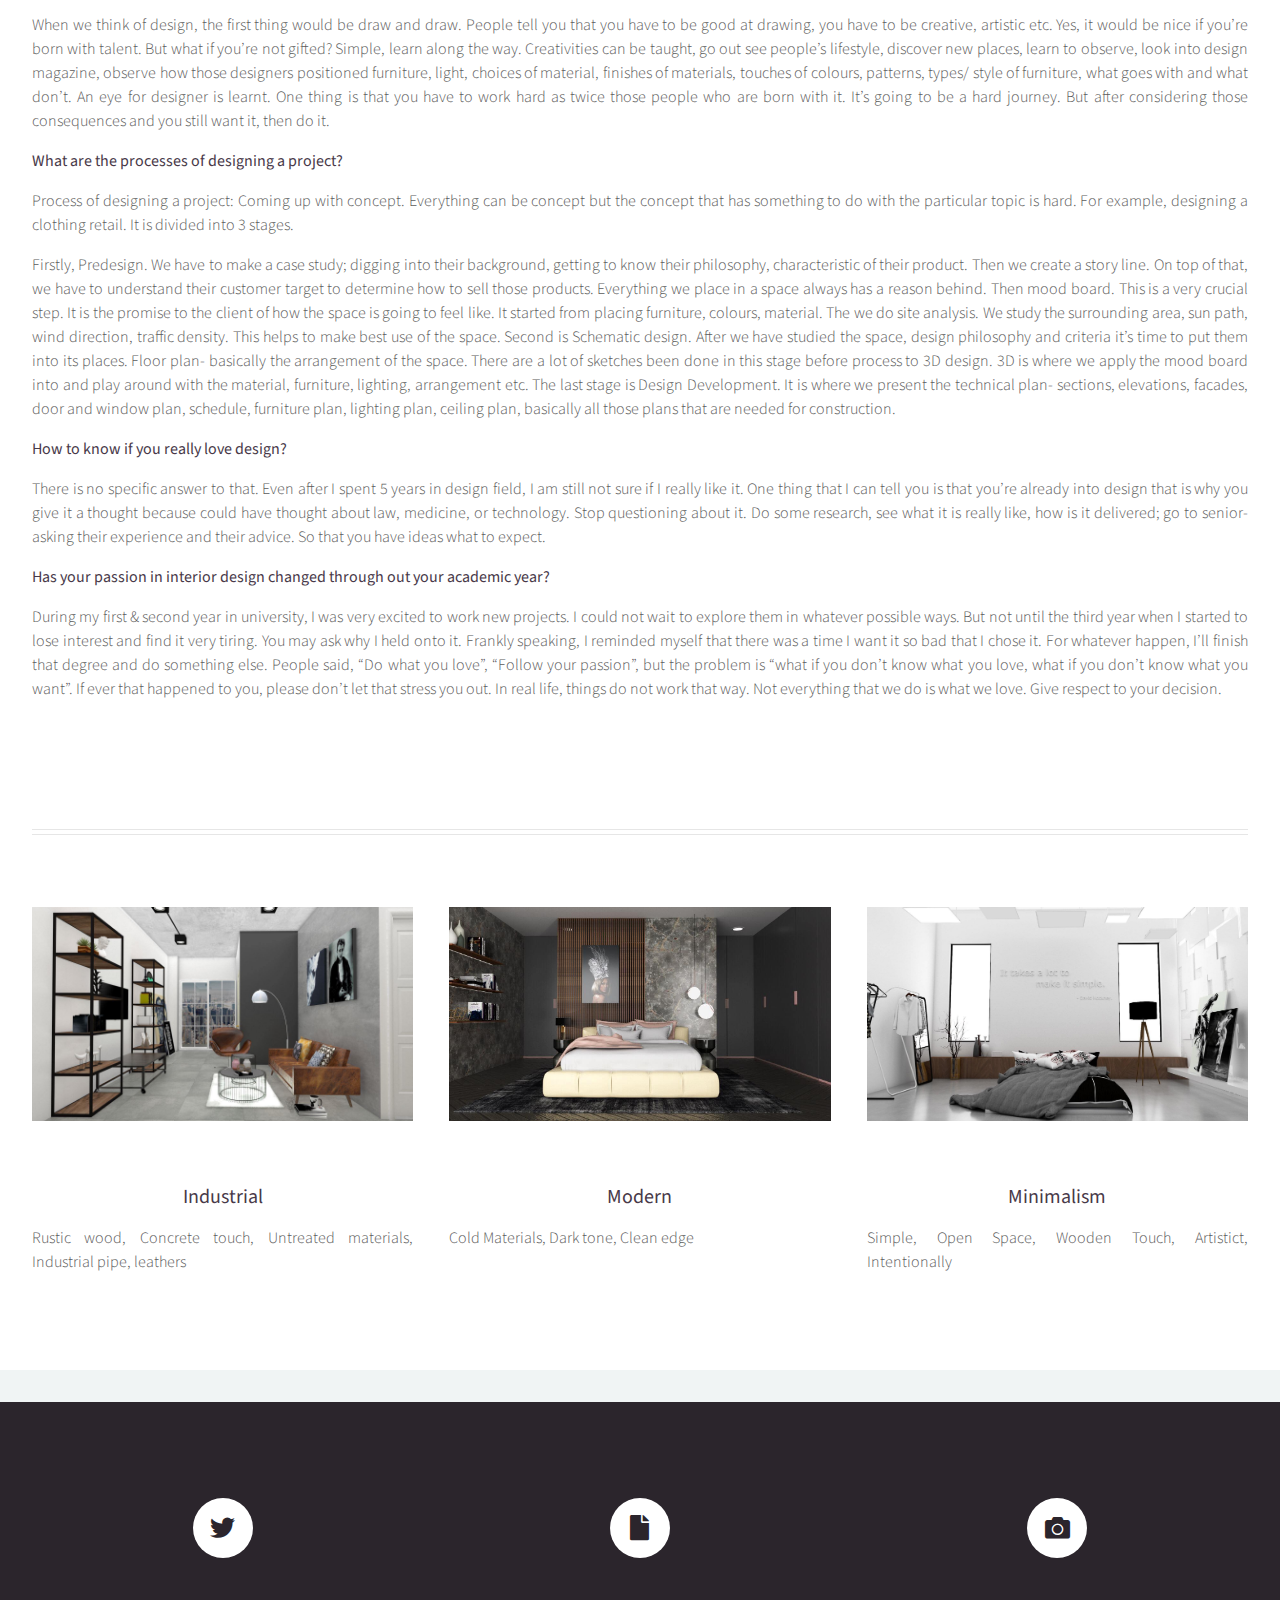
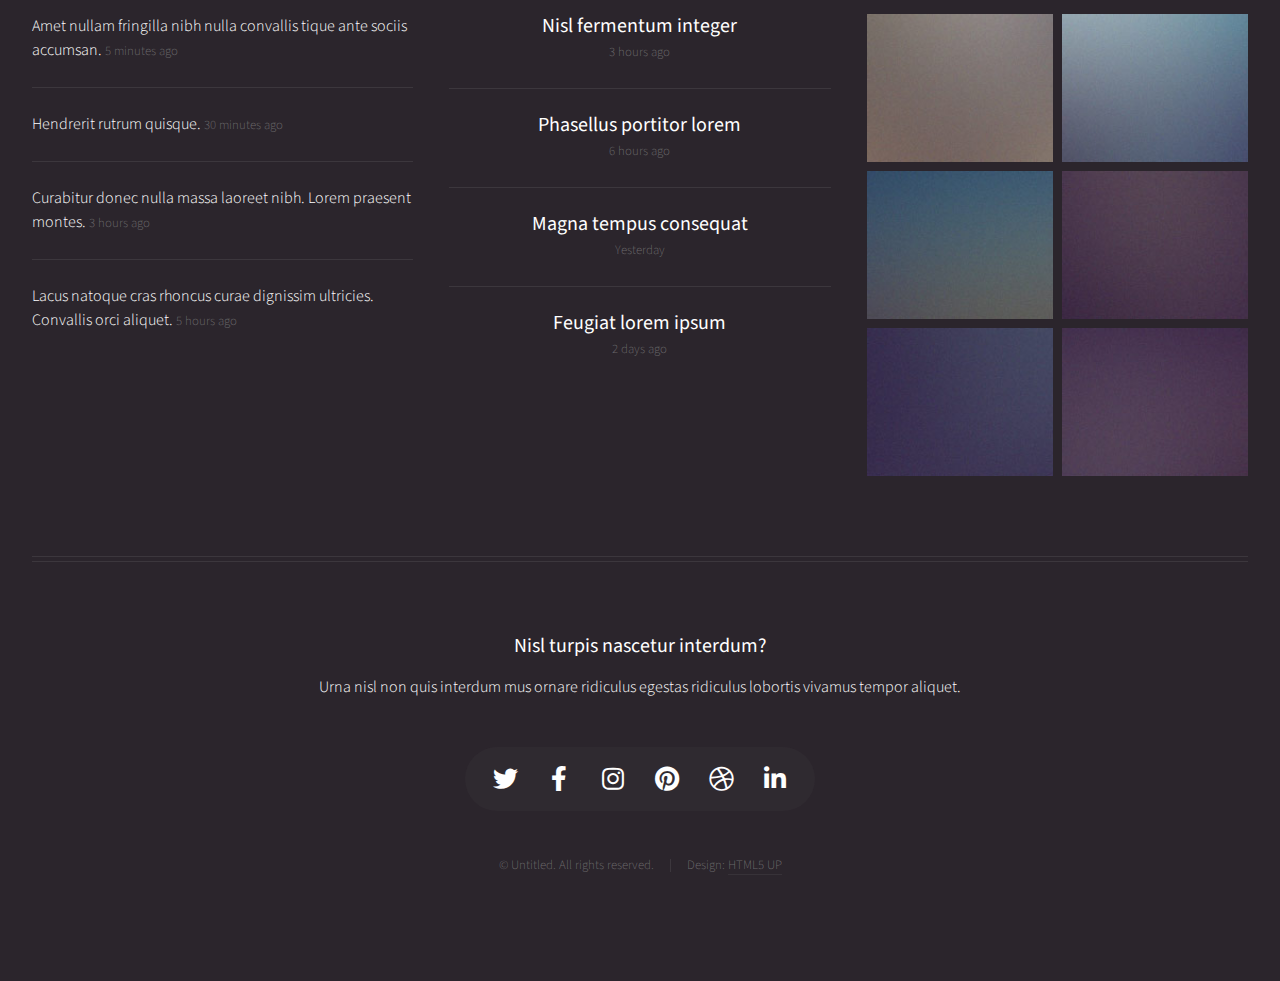
==== commit f3fda194: "Update Article1.html" ====
--- a/Article1.html
+++ b/Article1.html
@@ -21,7 +21,7 @@
 					<!-- Inner -->
 						<div class="inner">
 							<header>
-								<h1><a href="index.html" id="logo">Student Phobia</a></h1>
+								<h1><a href="index.html" id="logo">How To Interior Architect</a></h1>
 							</header>
 						</div>
 
@@ -30,25 +30,45 @@
 							<ul>
 								<li><a href="index.html">Home</a></li>
 								<li>
-									<a href="#">How To Student</a>
+									<a href="#">How To Stuent</a>
 									<ul>
-										<li><a href="#">Science In IT</a></li>
-										<li><a href="#">Nursing</a></li>
+										<li><a href="#">IT and Engineering &hellip;</a>
+										<ul>
+											<li><a href="Article4.html">Computer Science</a></li>
+											<li><a href="Article5.html">Science In Information Technology</a></li>
+											<li><a href="Article6.html">Information Technology</a></li>
+											<li><a href="Article7.html">Civil Engineering</a></li>
+											<li><a href="Article7.html">Science In Game Development</a></li>
+												</ul>
+										</li>
+										<li>
+											<a href="#">English &hellip;</a>
+											<ul>
+												<li><a href="Article3.html">English Philology</a></li>
+												<li><a href="Article4.html">English and Creative Wtiting with mino and social justic</a></li>
+												</ul>
+										</li>
 										<li><a href="#">Hospitality</a></li>
 										<li>
-											<a href="#">Design &hellip;</a>
+											<a href="#">Design And Architecture &hellip;</a>
 											<ul>
-												<li><a href="#">Architect</a></li>
+												<li><a href="Article2.html">Architect</a></li>
 												<li><a href="#">Lanscape Architect</a></li>
-												<li><a href="#">Interior Design</a></li>
+												<li><a href="Article1.html">Interior Architect</a></li>
 												<li><a href="#">Fashion Design</a></li>
 											</ul>
 										</li>
-										<li><a href="#">Nursing</a></li>
+										<li><a href="#">Health &hellip;</a>
+										<ul>
+												<li><a href="Article3.html">Medical Science</a></li>
+												<li><a href="Article4.html">Health Science</a></li>
+												<li><a href="Article3.html">Nursing</a></li>
+												</ul>
+										</li>
 									</ul>
 								</li>
 								<li><a href="left-sidebar.html">That Decision</a></li>
-								<li><a href="right-sidebar.html">Tips</a></li>
+								<li><a href="right-sidebar.html">Learn New Things</a></li>
 								<li><a href="no-sidebar.html">About Us</a></li>
 							</ul>
 						</nav>
